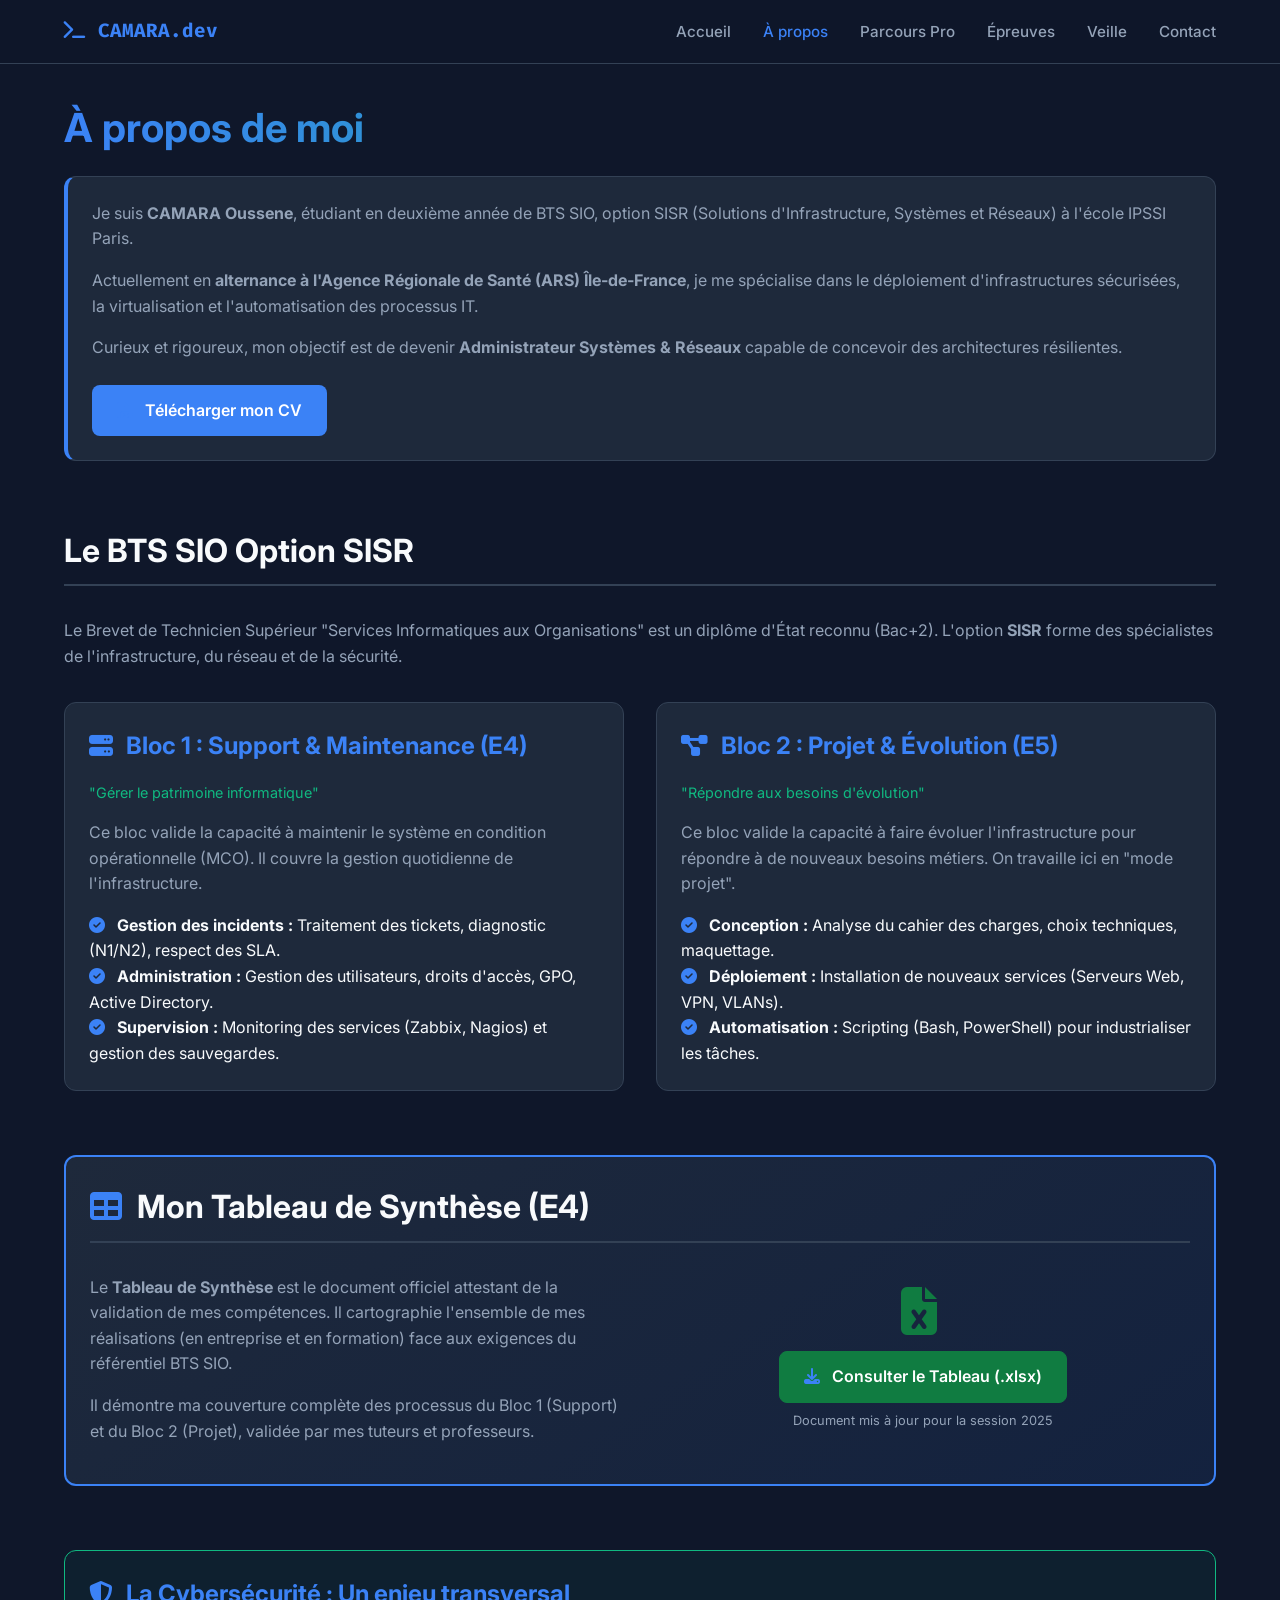
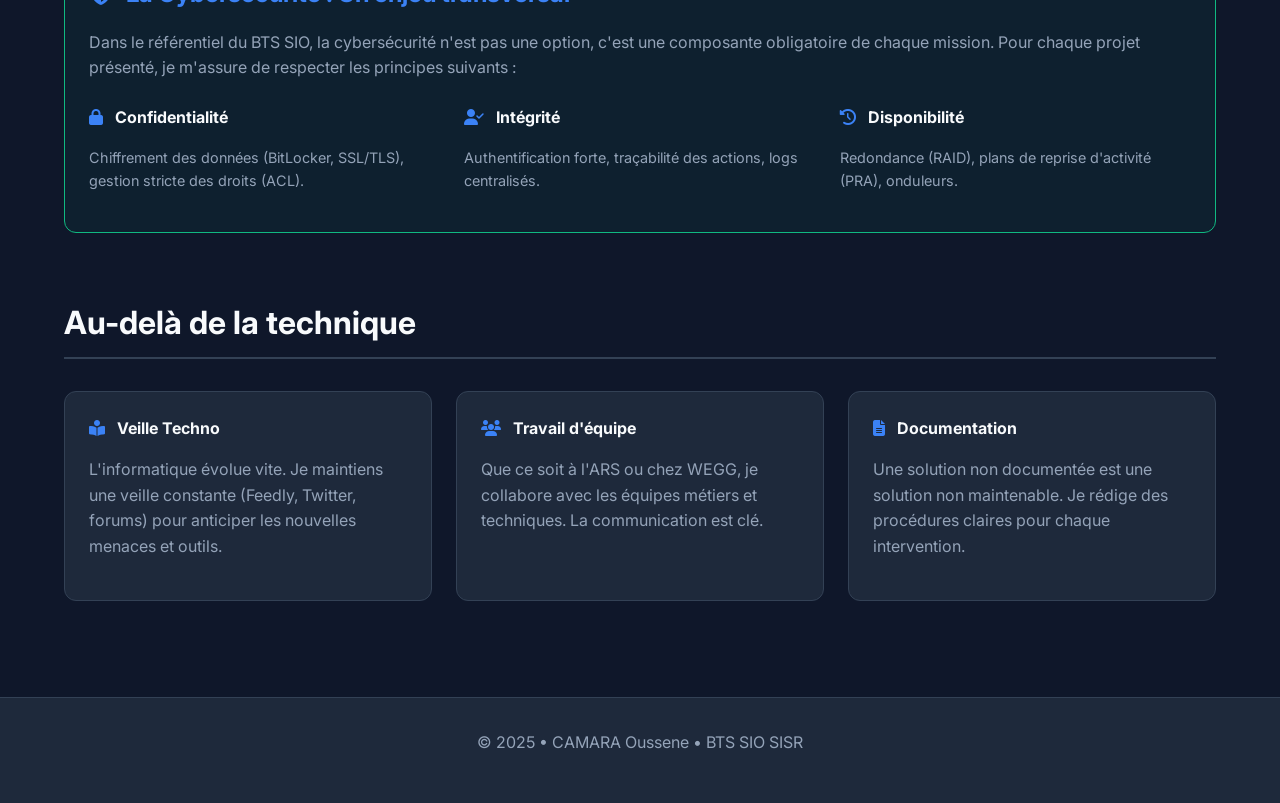
==== about.html @ 4fbc34b1 "first commit" ====
<!DOCTYPE html>
<html lang="fr">
<head>
    <meta charset="UTF-8">
    <meta name="viewport" content="width=device-width, initial-scale=1.0">
    <title>À Propos | Portfolio</title>
    <link rel="stylesheet" href="assets/css/style.css">
    <link rel="stylesheet" href="https://cdnjs.cloudflare.com/ajax/libs/font-awesome/6.4.0/css/all.min.css">
</head>
<body>
    <header>
        <div class="header-container">
            <div class="logo"><i class="fas fa-terminal"></i> CAMARA.dev</div>
            <div class="menu-toggle"><i class="fas fa-bars"></i></div>
            <nav>
                <ul class="nav-links">
                    <li><a href="index.html">Accueil</a></li>
                    <li><a href="about.html" class="active">À propos</a></li>
                    <li><a href="Entreprise.html">Parcours Pro</a></li>
                    <li><a href="epreuve.html">Épreuves</a></li>
                    <li><a href="veille.html">Veille</a></li>
                    <li><a href="contact.html">Contact</a></li>
                </ul>
            </nav>
        </div>
    </header>

    <main>
        <section>
            <h1>À propos de moi</h1>
            <div class="card" style="border-left: 4px solid var(--primary);">
                <p>Je suis <strong>CAMARA Oussene</strong>, étudiant en deuxième année de BTS SIO, option SISR (Solutions d'Infrastructure, Systèmes et Réseaux) à l'école IPSSI Paris.</p>
                <p>Actuellement en <strong>alternance à l'Agence Régionale de Santé (ARS) Île-de-France</strong>, je me spécialise dans le déploiement d'infrastructures sécurisées, la virtualisation et l'automatisation des processus IT.</p>
                <p>Curieux et rigoureux, mon objectif est de devenir <strong>Administrateur Systèmes & Réseaux</strong> capable de concevoir des architectures résilientes.</p>
                <div style="margin-top:1.5rem; display:flex; gap:1rem; flex-wrap:wrap;">
                    <a href="assets/CV/camara-oussene-cv-3.pdf" target="_blank" class="btn"><i class="fas fa-file-pdf"></i> Télécharger mon CV</a>
                </div>
            </div>
        </section>

        <section>
            <h2>Le BTS SIO Option SISR</h2>
            <p style="margin-bottom: 2rem;">Le Brevet de Technicien Supérieur "Services Informatiques aux Organisations" est un diplôme d'État reconnu (Bac+2). L'option <strong>SISR</strong> forme des spécialistes de l'infrastructure, du réseau et de la sécurité.</p>

            <div class="grid-2">
                <div class="card">
                    <h3><i class="fas fa-server"></i> Bloc 1 : Support & Maintenance (E4)</h3>
                    <p style="font-size: 0.9rem; color: var(--accent); margin-bottom: 1rem;">"Gérer le patrimoine informatique"</p>
                    <p>Ce bloc valide la capacité à maintenir le système en condition opérationnelle (MCO). Il couvre la gestion quotidienne de l'infrastructure.</p>
                    <ul style="margin-top: 1rem;">
                        <li><i class="fas fa-check-circle"></i> <strong>Gestion des incidents :</strong> Traitement des tickets, diagnostic (N1/N2), respect des SLA.</li>
                        <li><i class="fas fa-check-circle"></i> <strong>Administration :</strong> Gestion des utilisateurs, droits d'accès, GPO, Active Directory.</li>
                        <li><i class="fas fa-check-circle"></i> <strong>Supervision :</strong> Monitoring des services (Zabbix, Nagios) et gestion des sauvegardes.</li>
                    </ul>
                </div>

                <div class="card">
                    <h3><i class="fas fa-project-diagram"></i> Bloc 2 : Projet & Évolution (E5)</h3>
                    <p style="font-size: 0.9rem; color: var(--accent); margin-bottom: 1rem;">"Répondre aux besoins d'évolution"</p>
                    <p>Ce bloc valide la capacité à faire évoluer l'infrastructure pour répondre à de nouveaux besoins métiers. On travaille ici en "mode projet".</p>
                    <ul style="margin-top: 1rem;">
                        <li><i class="fas fa-check-circle"></i> <strong>Conception :</strong> Analyse du cahier des charges, choix techniques, maquettage.</li>
                        <li><i class="fas fa-check-circle"></i> <strong>Déploiement :</strong> Installation de nouveaux services (Serveurs Web, VPN, VLANs).</li>
                        <li><i class="fas fa-check-circle"></i> <strong>Automatisation :</strong> Scripting (Bash, PowerShell) pour industrialiser les tâches.</li>
                    </ul>
                </div>
            </div>
        </section>

        <section>
            <div class="card" style="border: 2px solid var(--primary); background: linear-gradient(145deg, var(--bg-card), rgba(59, 130, 246, 0.1));">
                <h2><i class="fas fa-table"></i> Mon Tableau de Synthèse (E4)</h2>
                <div class="grid-2">
                    <div>
                        <p>Le <strong>Tableau de Synthèse</strong> est le document officiel attestant de la validation de mes compétences. Il cartographie l'ensemble de mes réalisations (en entreprise et en formation) face aux exigences du référentiel BTS SIO.</p>
                        <p>Il démontre ma couverture complète des processus du Bloc 1 (Support) et du Bloc 2 (Projet), validée par mes tuteurs et professeurs.</p>
                    </div>
                    <div style="display: flex; align-items: center; justify-content: center; flex-direction: column;">
                        <i class="fas fa-file-excel" style="font-size: 3rem; color: #107c41; margin-bottom: 1rem;"></i>
                        <a href="assets/CV/Tableau_de_synthese_Ouss.xlsx" class="btn" style="background: #107c41; border-color: #107c41;">
                            <i class="fas fa-download"></i> Consulter le Tableau (.xlsx)
                        </a>
                        <p style="font-size: 0.8rem; color: var(--text-muted); margin-top: 0.5rem;">Document mis à jour pour la session 2025</p>
                    </div>
                </div>
            </div>
        </section>

        <section>
            <div class="card" style="border: 1px solid var(--accent); background: rgba(16, 185, 129, 0.05);">
                <h3><i class="fas fa-shield-alt"></i> La Cybersécurité : Un enjeu transversal</h3>
                <p>Dans le référentiel du BTS SIO, la cybersécurité n'est pas une option, c'est une composante obligatoire de chaque mission. Pour chaque projet présenté, je m'assure de respecter les principes suivants :</p>
                <div class="grid-3" style="margin-top: 1.5rem;">
                    <div>
                        <h4><i class="fas fa-lock"></i> Confidentialité</h4>
                        <p style="font-size: 0.9rem;">Chiffrement des données (BitLocker, SSL/TLS), gestion stricte des droits (ACL).</p>
                    </div>
                    <div>
                        <h4><i class="fas fa-user-check"></i> Intégrité</h4>
                        <p style="font-size: 0.9rem;">Authentification forte, traçabilité des actions, logs centralisés.</p>
                    </div>
                    <div>
                        <h4><i class="fas fa-history"></i> Disponibilité</h4>
                        <p style="font-size: 0.9rem;">Redondance (RAID), plans de reprise d'activité (PRA), onduleurs.</p>
                    </div>
                </div>
            </div>
        </section>

        <section>
            <h2>Au-delà de la technique</h2>
            <div class="grid-3">
                <div class="card">
                    <h4><i class="fas fa-book-reader"></i> Veille Techno</h4>
                    <p>L'informatique évolue vite. Je maintiens une veille constante (Feedly, Twitter, forums) pour anticiper les nouvelles menaces et outils.</p>
                </div>
                <div class="card">
                    <h4><i class="fas fa-users"></i> Travail d'équipe</h4>
                    <p>Que ce soit à l'ARS ou chez WEGG, je collabore avec les équipes métiers et techniques. La communication est clé.</p>
                </div>
                <div class="card">
                    <h4><i class="fas fa-file-alt"></i> Documentation</h4>
                    <p>Une solution non documentée est une solution non maintenable. Je rédige des procédures claires pour chaque intervention.</p>
                </div>
            </div>
        </section>
    </main>

    <footer>
        <p>&copy; 2025 • CAMARA Oussene • BTS SIO SISR</p>
    </footer>
    <script src="assets/js/script.js"></script>
</body>
</html>
---- assets/css/style.css ----
/* assets/css/style.css */
@import url('https://fonts.googleapis.com/css2?family=Inter:wght@300;400;600;700&family=Fira+Code&display=swap');

:root {
  --bg-dark: #0f172a;
  --bg-card: #1e293b;
  --bg-hover: #334155;
  --primary: #3b82f6;      /* Bleu Tech */
  --primary-glow: rgba(59, 130, 246, 0.5);
  --accent: #10b981;       /* Vert pour validation/succès */
  --text-main: #f8fafc;
  --text-muted: #94a3b8;
  --border: #334155;
  --transition: all 0.3s ease;
}

* {
  margin: 0;
  padding: 0;
  box-sizing: border-box;
}

body {
  font-family: 'Inter', sans-serif;
  background-color: var(--bg-dark);
  color: var(--text-main);
  line-height: 1.6;
  overflow-x: hidden;
}

a { text-decoration: none; color: inherit; transition: var(--transition); }
ul { list-style: none; }

/* --- HEADER & NAV --- */
header {
  background: rgba(15, 23, 42, 0.95);
  backdrop-filter: blur(10px);
  border-bottom: 1px solid var(--border);
  position: sticky;
  top: 0;
  z-index: 1000;
  padding: 1rem 0;
}

.header-container {
  max-width: 1200px;
  margin: 0 auto;
  padding: 0 1.5rem;
  display: flex;
  justify-content: space-between;
  align-items: center;
}

.logo {
  font-family: 'Fira Code', monospace;
  font-weight: 700;
  font-size: 1.2rem;
  color: var(--primary);
}

.nav-links {
  display: flex;
  gap: 2rem;
}

.nav-links a {
  font-size: 0.95rem;
  font-weight: 500;
  color: var(--text-muted);
}

.nav-links a:hover, .nav-links a.active {
  color: var(--primary);
}

/* Mobile Menu Button */
.menu-toggle {
  display: none;
  font-size: 1.5rem;
  cursor: pointer;
}

/* --- LAYOUT & SECTIONS --- */
main {
  max-width: 1200px;
  margin: 0 auto;
  padding: 2rem 1.5rem;
  min-height: 80vh;
}

section { margin-bottom: 4rem; }

h1, h2, h3, h4 {
  color: var(--text-main);
  margin-bottom: 1rem;
}

h1 { font-size: 2.5rem; background: linear-gradient(to right, var(--primary), var(--accent)); -webkit-background-clip: text; -webkit-text-fill-color: transparent; }
h2 { font-size: 2rem; border-bottom: 2px solid var(--border); padding-bottom: 0.5rem; margin-bottom: 2rem; }
h3 { font-size: 1.5rem; color: var(--primary); }

p { color: var(--text-muted); margin-bottom: 1rem; }

.btn {
  display: inline-block;
  background: var(--primary);
  color: white;
  padding: 0.75rem 1.5rem;
  border-radius: 8px;
  font-weight: 600;
  border: 1px solid transparent;
}

.btn:hover {
  background: transparent;
  border-color: var(--primary);
  color: var(--primary);
  box-shadow: 0 0 15px var(--primary-glow);
}

/* --- CARDS & GRIDS --- */
.grid-2 { display: grid; grid-template-columns: repeat(auto-fit, minmax(300px, 1fr)); gap: 2rem; }
.grid-3 { display: grid; grid-template-columns: repeat(auto-fit, minmax(280px, 1fr)); gap: 1.5rem; }

.card {
  background: var(--bg-card);
  border: 1px solid var(--border);
  padding: 1.5rem;
  border-radius: 12px;
  transition: var(--transition);
}

.card:hover {
  transform: translateY(-5px);
  border-color: var(--primary);
  box-shadow: 0 10px 20px -10px rgba(0,0,0,0.5);
}

.card h3, .card h4 { margin-top: 0; }
.card i { color: var(--primary); margin-right: 0.5rem; }

/* --- SPECIFIC PAGES --- */

/* Hero Section (Index) */
.hero {
  text-align: center;
  padding: 4rem 0;
}
.hero img {
  width: 100%;
  max-width: 600px;
  border-radius: 12px;
  margin-top: 2rem;
  box-shadow: 0 20px 25px -5px rgba(0, 0, 0, 0.5);
}

/* Timeline (Experience) */
.timeline-item {
  border-left: 3px solid var(--primary);
  padding-left: 1.5rem;
  margin-bottom: 2rem;
  position: relative;
}
.timeline-item::before {
  content: '';
  width: 12px;
  height: 12px;
  background: var(--bg-dark);
  border: 3px solid var(--primary);
  border-radius: 50%;
  position: absolute;
  left: -7.5px;
  top: 5px;
}

/* Forms */
.form-group { margin-bottom: 1.5rem; }
.form-group label { display: block; margin-bottom: 0.5rem; color: var(--text-main); }
.form-group input, .form-group textarea {
  width: 100%;
  padding: 0.8rem;
  background: var(--bg-dark);
  border: 1px solid var(--border);
  border-radius: 6px;
  color: var(--text-main);
  font-family: inherit;
}
.form-group input:focus, .form-group textarea:focus {
  outline: none;
  border-color: var(--primary);
}

/* Footer */
footer {
  background: var(--bg-card);
  padding: 2rem 0;
  text-align: center;
  border-top: 1px solid var(--border);
  margin-top: auto;
}

/* Responsive */
@media (max-width: 768px) {
  .nav-links {
    display: none;
    flex-direction: column;
    position: absolute;
    top: 100%;
    left: 0;
    width: 100%;
    background: var(--bg-card);
    padding: 1rem;
    border-bottom: 1px solid var(--border);
  }
  .nav-links.active { display: flex; }
  .menu-toggle { display: block; }
  h1 { font-size: 2rem; }
}
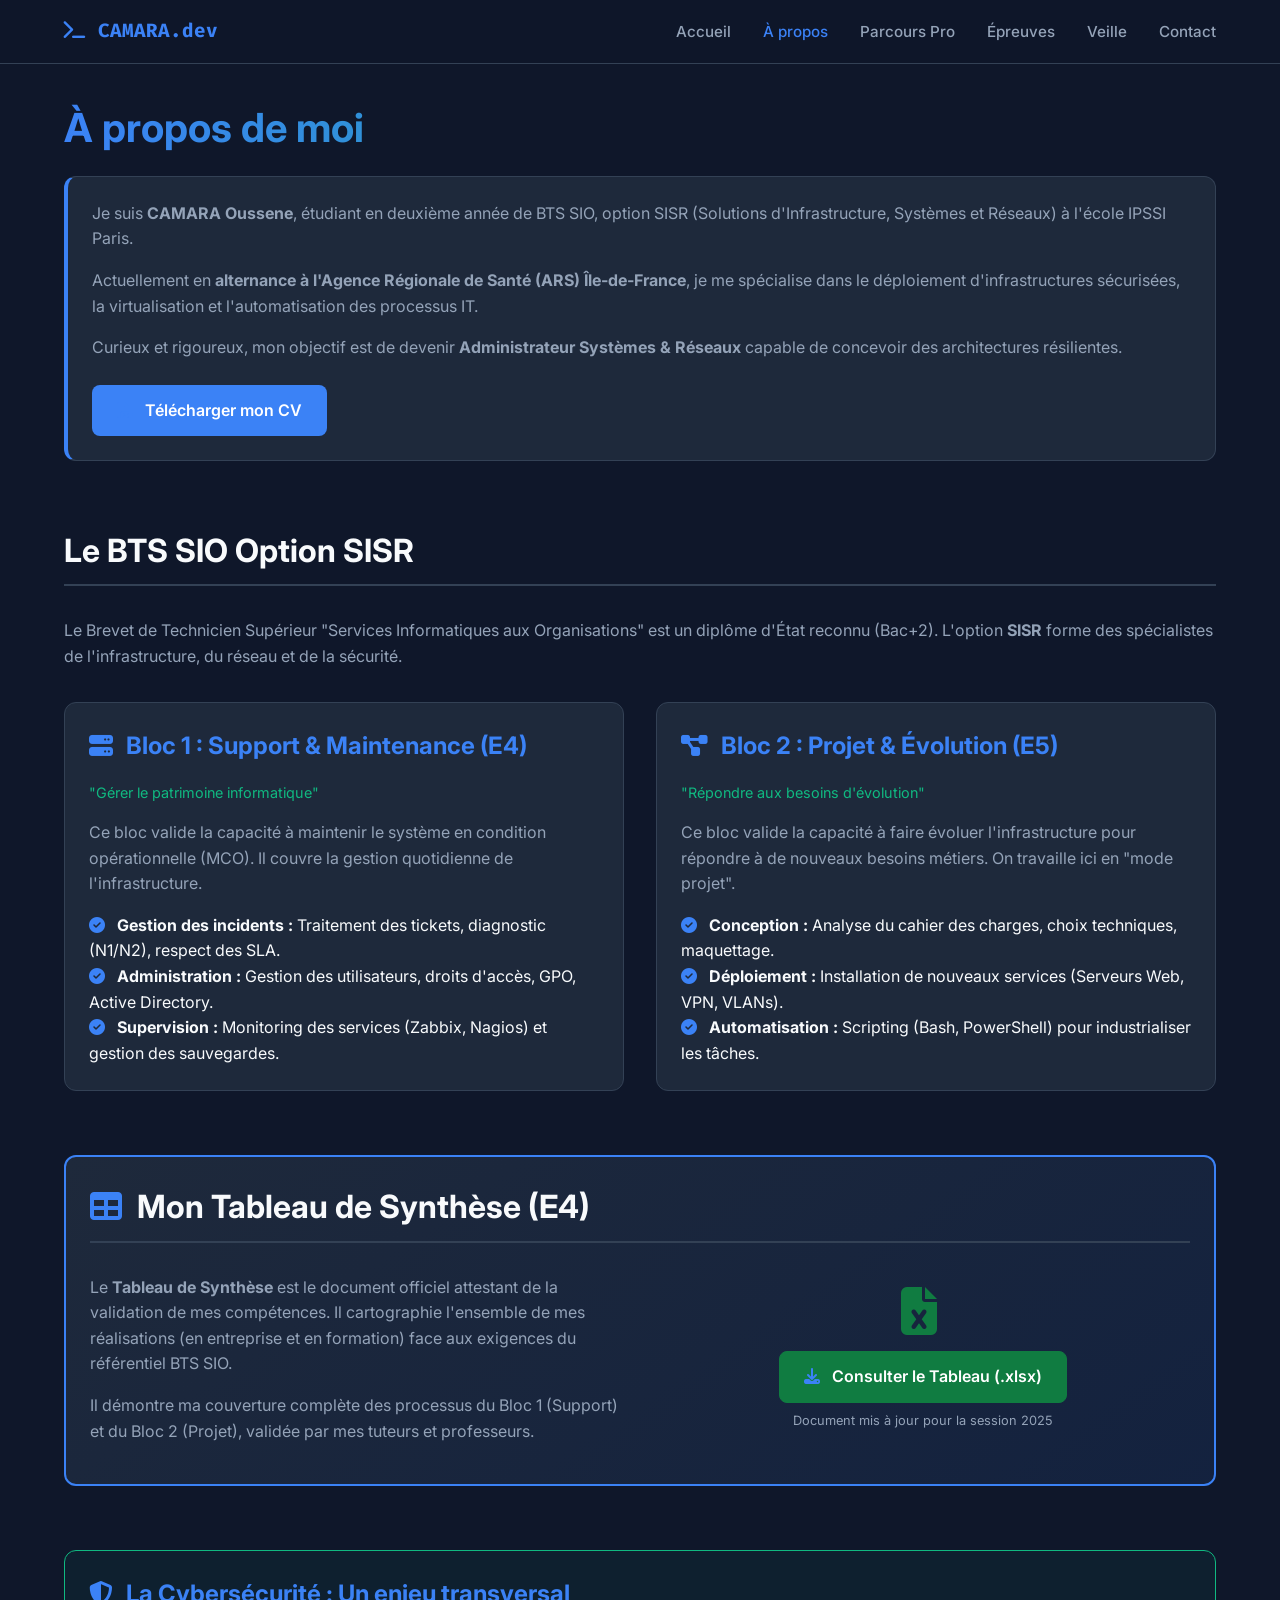
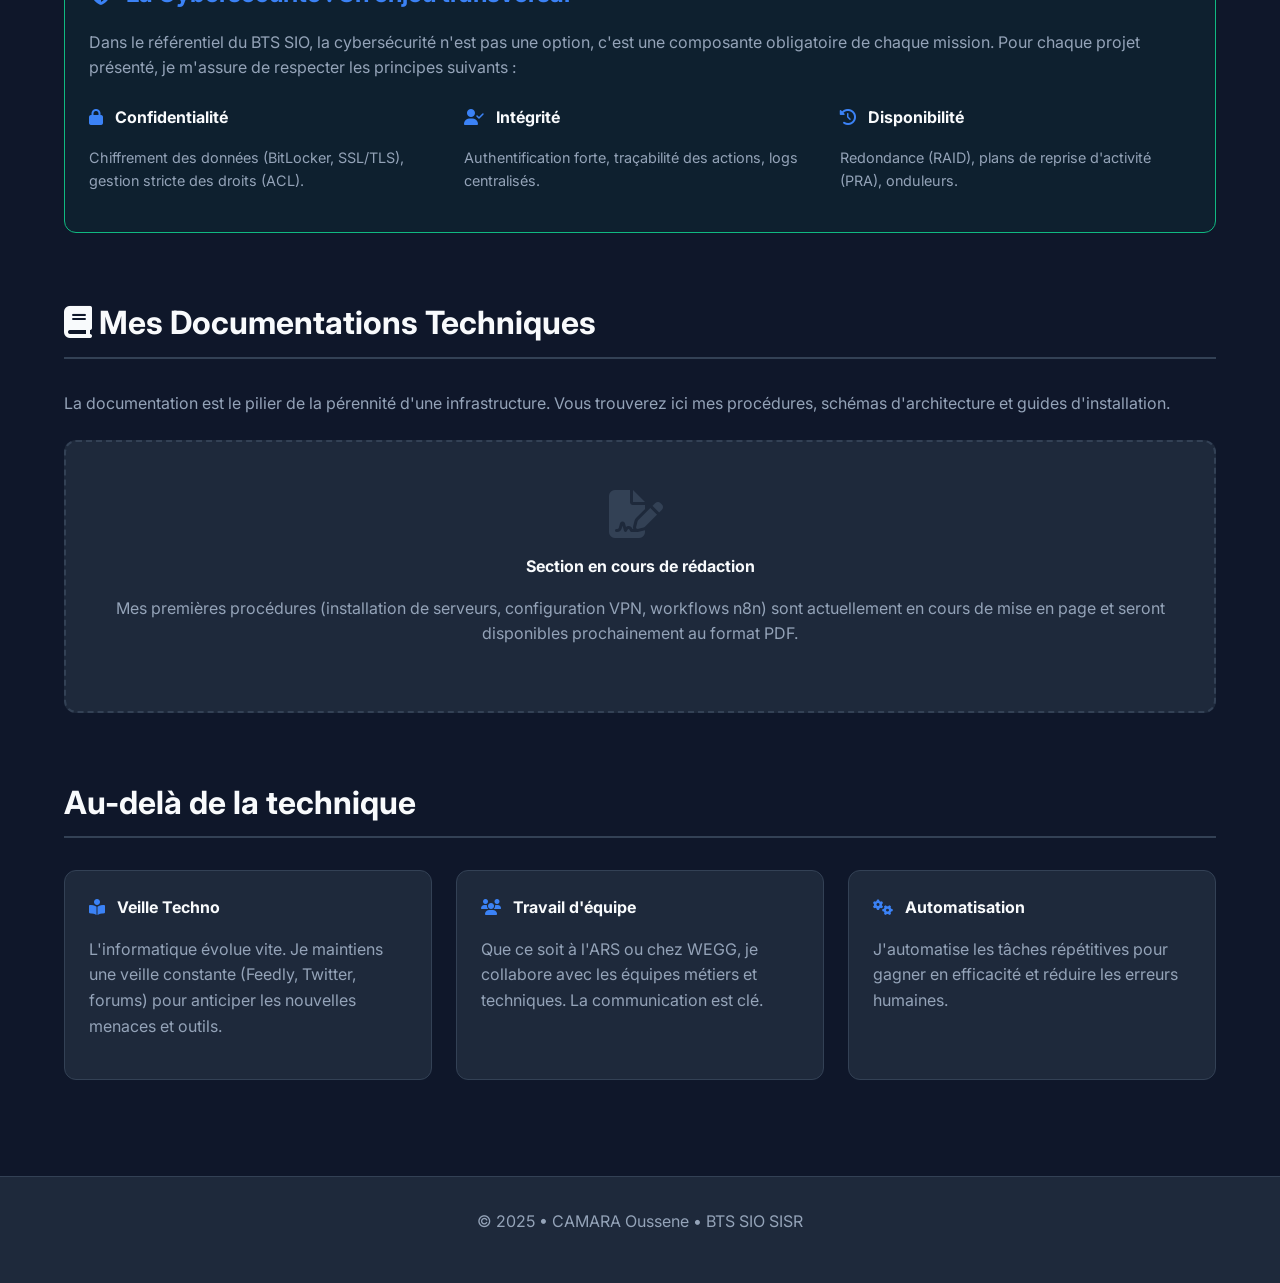
==== commit 9232cedb: "mise a jour du cv et ajout d'une partie documentation" ====
--- a/about.html
+++ b/about.html
@@ -33,7 +33,7 @@
                 <p>Actuellement en <strong>alternance à l'Agence Régionale de Santé (ARS) Île-de-France</strong>, je me spécialise dans le déploiement d'infrastructures sécurisées, la virtualisation et l'automatisation des processus IT.</p>
                 <p>Curieux et rigoureux, mon objectif est de devenir <strong>Administrateur Systèmes & Réseaux</strong> capable de concevoir des architectures résilientes.</p>
                 <div style="margin-top:1.5rem; display:flex; gap:1rem; flex-wrap:wrap;">
-                    <a href="assets/CV/camara-oussene-cv-3.pdf" target="_blank" class="btn"><i class="fas fa-file-pdf"></i> Télécharger mon CV</a>
+                    <a href="assets/CV/camara-oussene-cv-8.pdf" target="_blank" class="btn"><i class="fas fa-file-pdf"></i> Télécharger mon CV</a>
                 </div>
             </div>
         </section>
@@ -77,7 +77,7 @@
                     </div>
                     <div style="display: flex; align-items: center; justify-content: center; flex-direction: column;">
                         <i class="fas fa-file-excel" style="font-size: 3rem; color: #107c41; margin-bottom: 1rem;"></i>
-                        <a href="assets/CV/Tableau_de_synthese_Ouss.xlsx" class="btn" style="background: #107c41; border-color: #107c41;">
+                        <a href="assets/CV/Tableau_de_synthese_.xlsx" class="btn" style="background: #107c41; border-color: #107c41;">
                             <i class="fas fa-download"></i> Consulter le Tableau (.xlsx)
                         </a>
                         <p style="font-size: 0.8rem; color: var(--text-muted); margin-top: 0.5rem;">Document mis à jour pour la session 2025</p>
@@ -107,6 +107,20 @@
             </div>
         </section>
 
+        <section id="documentation">
+            <h2><i class="fas fa-book"></i> Mes Documentations Techniques</h2>
+            <p style="margin-bottom: 1.5rem;">La documentation est le pilier de la pérennité d'une infrastructure. Vous trouverez ici mes procédures, schémas d'architecture et guides d'installation.</p>
+            
+            <div class="grid-3">
+                <div class="card" style="grid-column: 1 / -1; text-align: center; border: 2px dashed var(--border); padding: 3rem;">
+                    <i class="fas fa-file-signature" style="font-size: 3rem; color: var(--border); margin-bottom: 1rem;"></i>
+                    <h4>Section en cours de rédaction</h4>
+                    <p style="color: var(--text-muted);">Mes premières procédures (installation de serveurs, configuration VPN, workflows n8n) sont actuellement en cours de mise en page et seront disponibles prochainement au format PDF.</p>
+                </div>
+
+                </div>
+        </section>
+
         <section>
             <h2>Au-delà de la technique</h2>
             <div class="grid-3">
@@ -119,9 +133,8 @@
                     <p>Que ce soit à l'ARS ou chez WEGG, je collabore avec les équipes métiers et techniques. La communication est clé.</p>
                 </div>
                 <div class="card">
-                    <h4><i class="fas fa-file-alt"></i> Documentation</h4>
-                    <p>Une solution non documentée est une solution non maintenable. Je rédige des procédures claires pour chaque intervention.</p>
-                </div>
+                    <h4><i class="fas fa-cogs"></i> Automatisation</h4>
+                    <p>J'automatise les tâches répétitives pour gagner en efficacité et réduire les erreurs humaines.</p>
             </div>
         </section>
     </main>
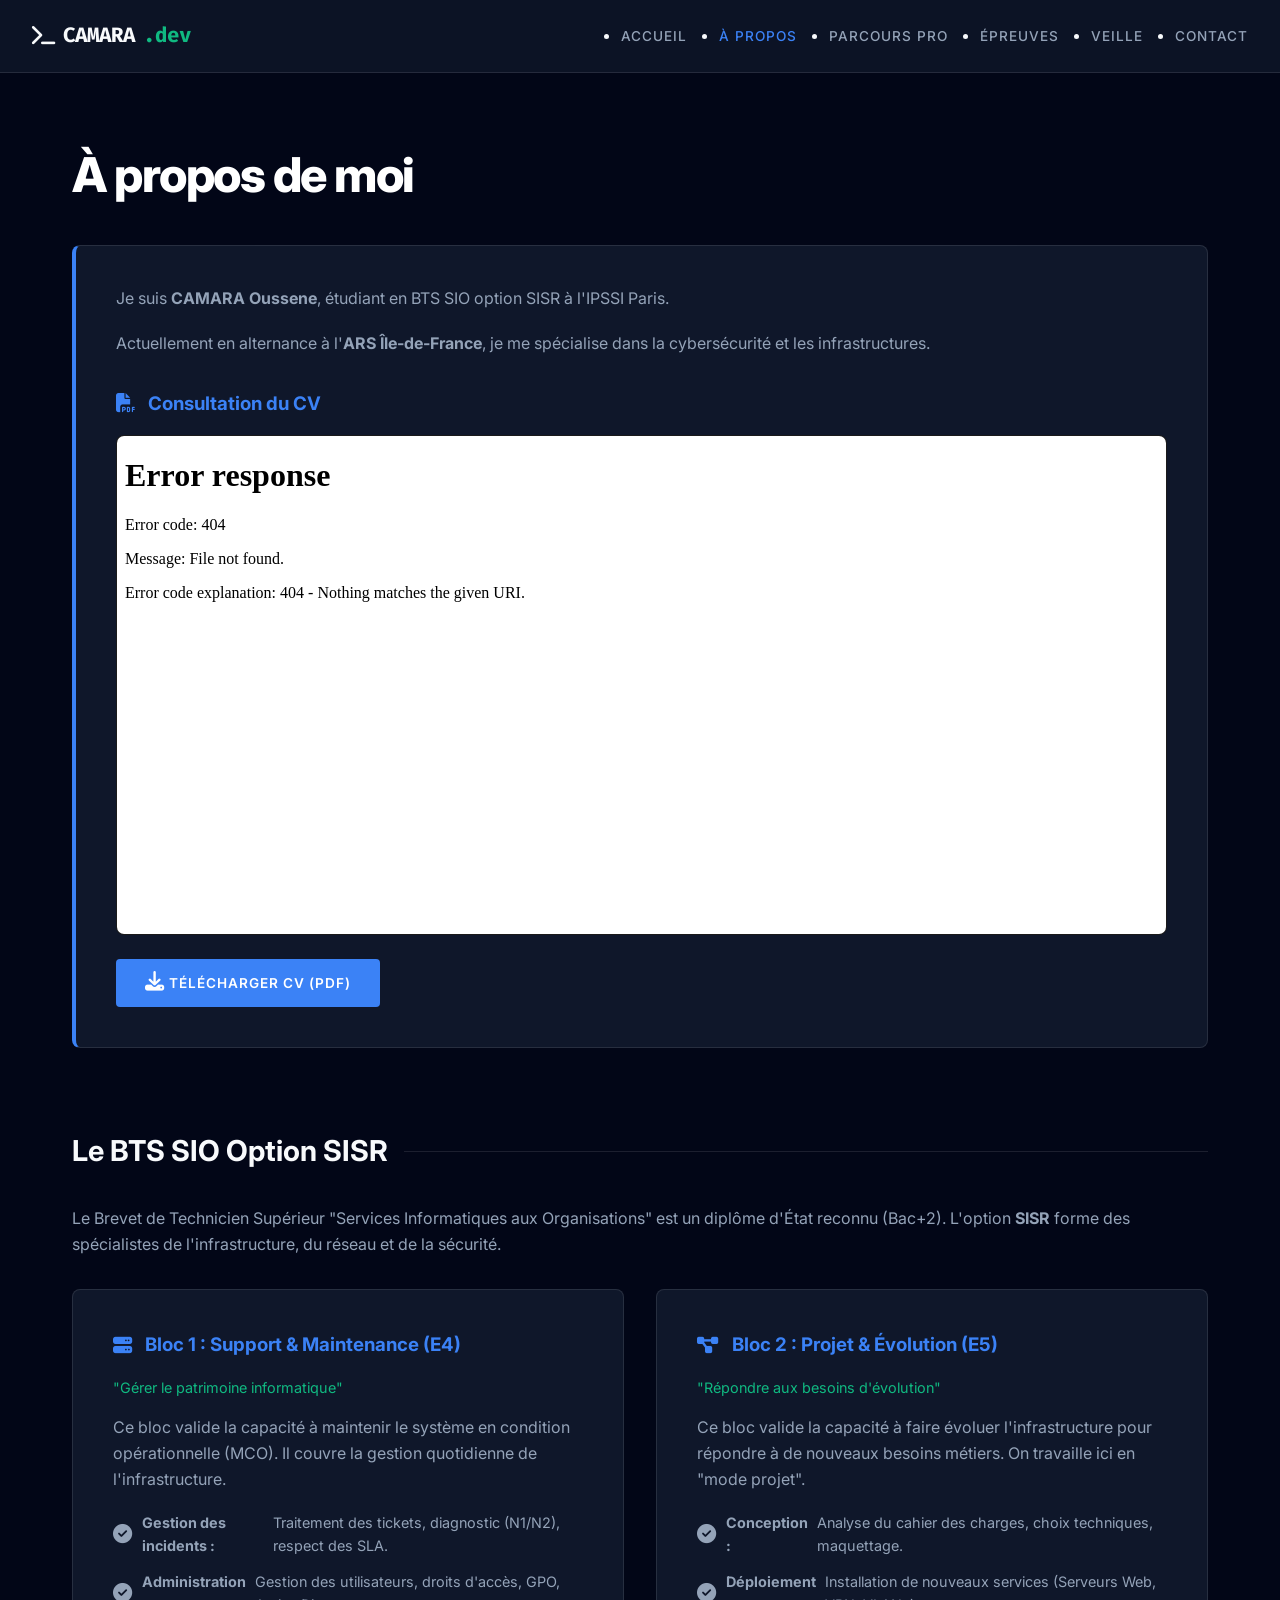
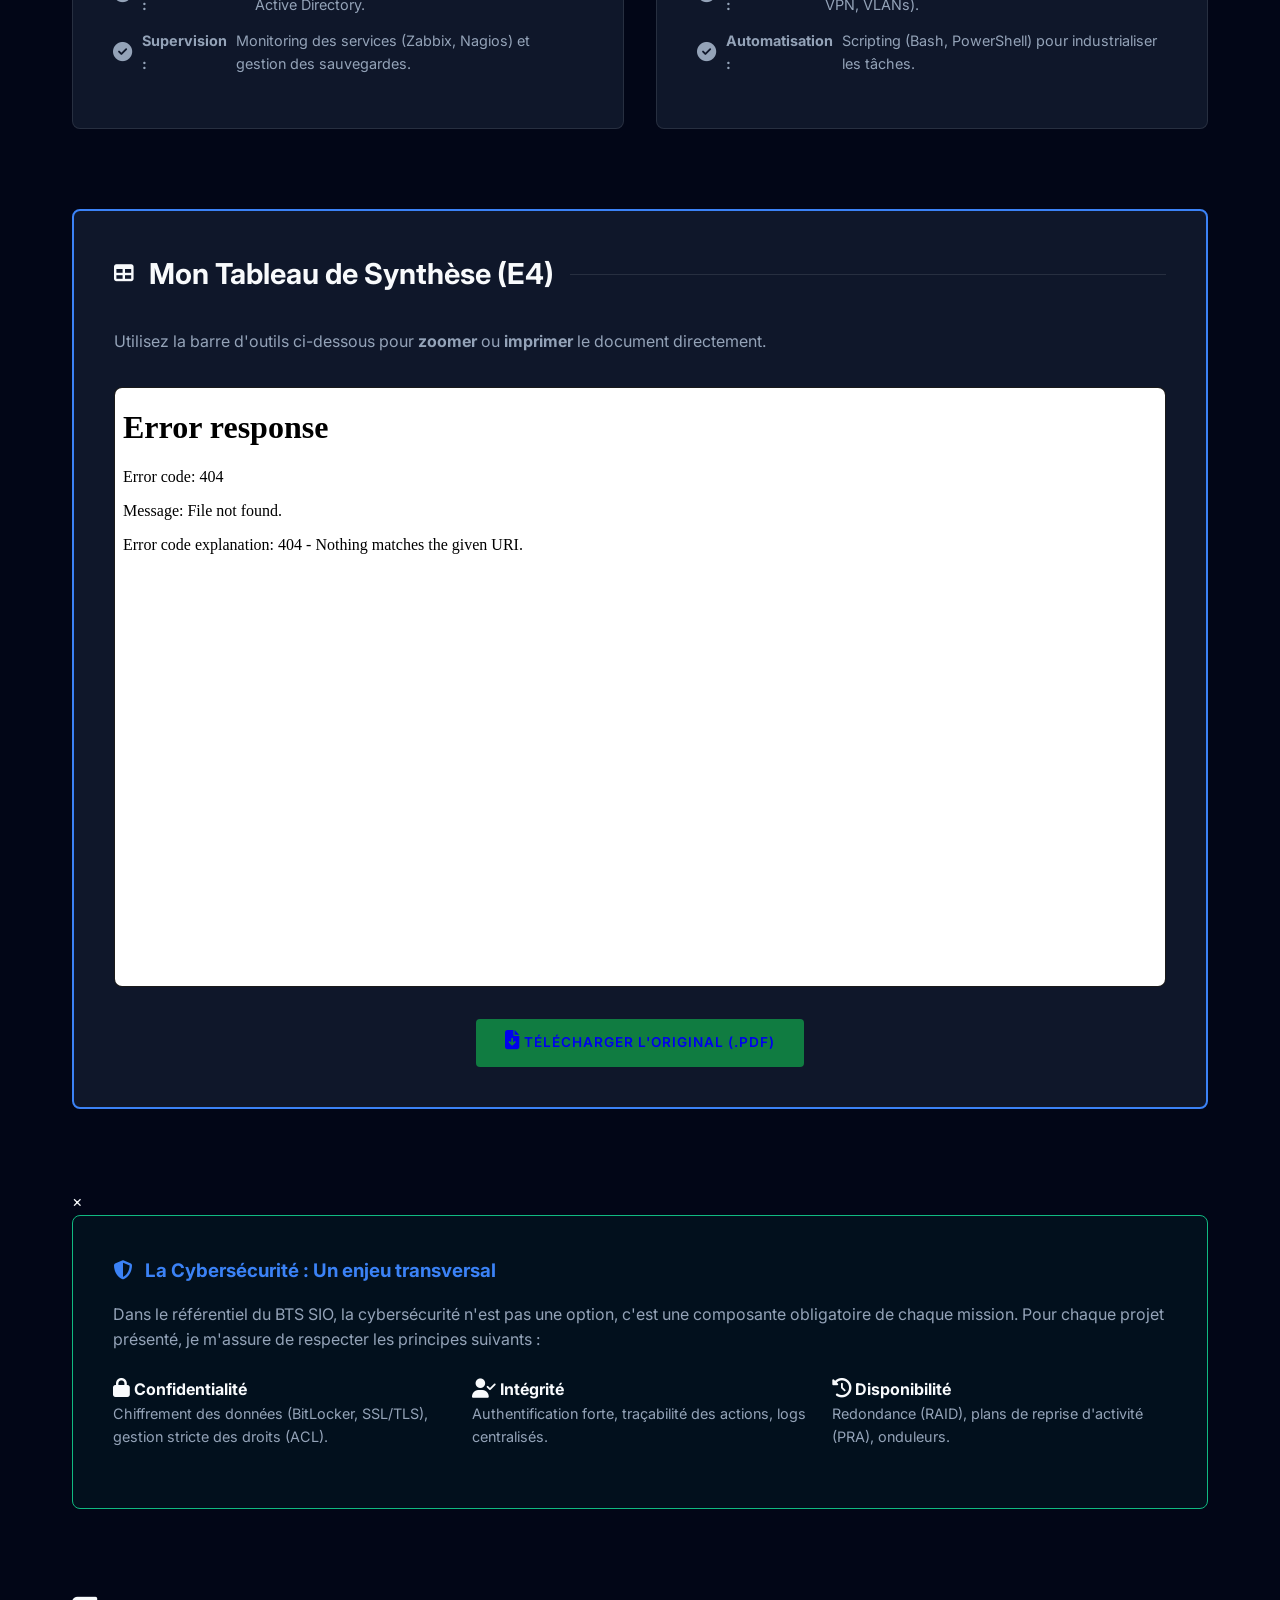
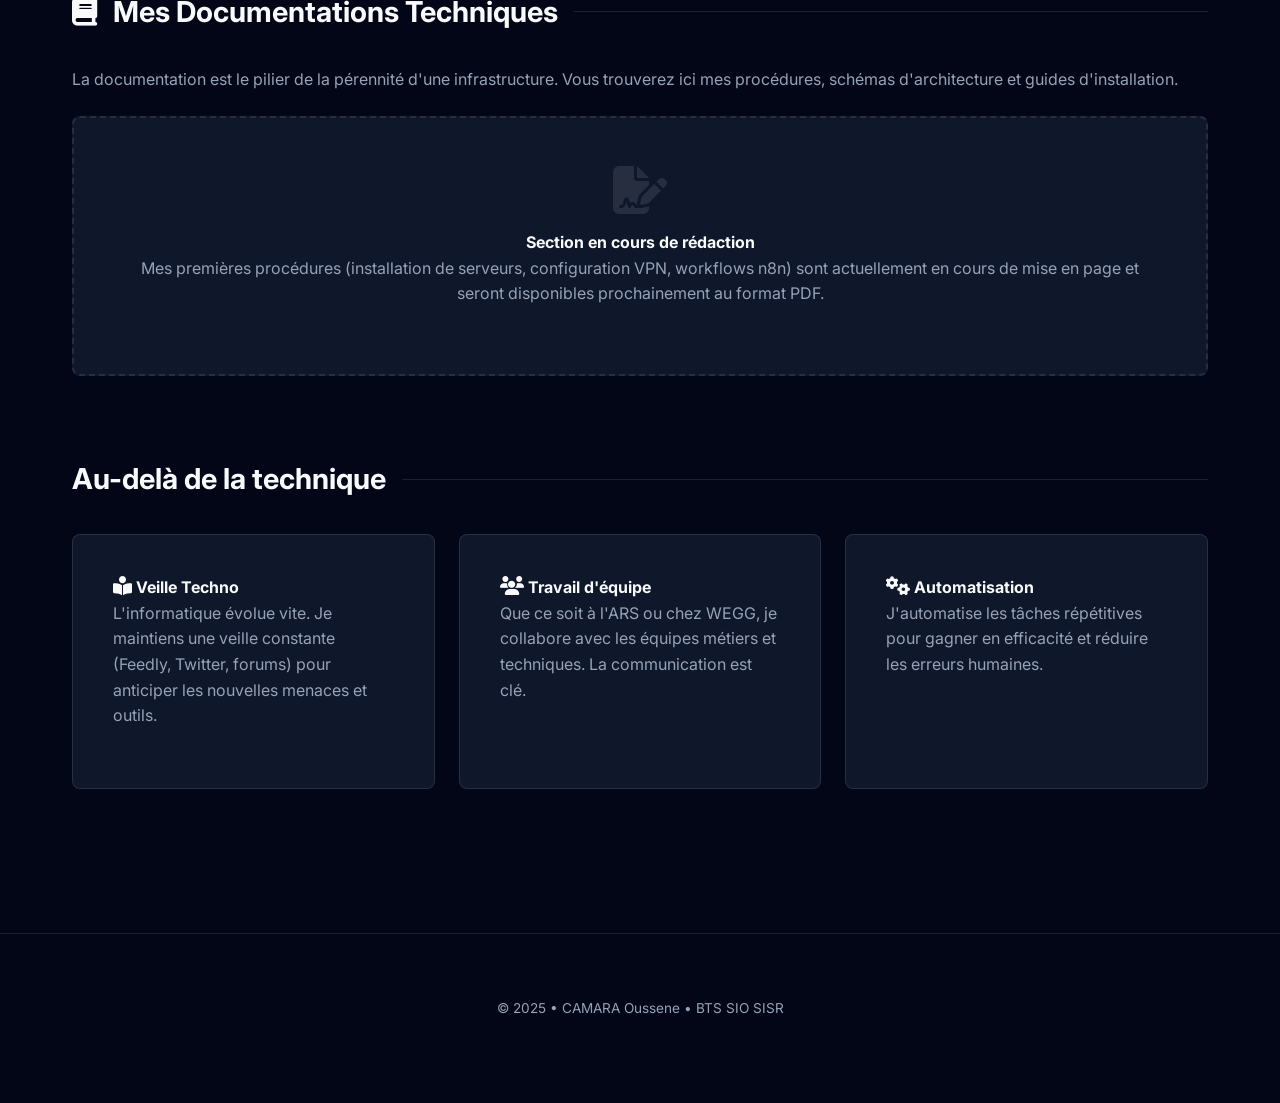
==== commit a25b85a4: "tient" ====
--- a/about.html
+++ b/about.html
@@ -9,34 +9,45 @@
 </head>
 <body>
     <header>
-        <div class="header-container">
-            <div class="logo"><i class="fas fa-terminal"></i> CAMARA.dev</div>
-            <div class="menu-toggle"><i class="fas fa-bars"></i></div>
-            <nav>
-                <ul class="nav-links">
-                    <li><a href="index.html">Accueil</a></li>
-                    <li><a href="about.html" class="active">À propos</a></li>
-                    <li><a href="Entreprise.html">Parcours Pro</a></li>
-                    <li><a href="epreuve.html">Épreuves</a></li>
-                    <li><a href="veille.html">Veille</a></li>
-                    <li><a href="contact.html">Contact</a></li>
-                </ul>
-            </nav>
+    <div class="header-container">
+        <a href="index.html" class="logo" style="text-decoration: none;">
+            <i class="fas fa-terminal"></i> CAMARA<span>.dev</span>
+        </a>
+        
+        <div class="menu-toggle" id="mobile-menu">
+            <i class="fas fa-bars"></i>
         </div>
-    </header>
 
+        <nav>
+            <ul class="nav-links">
+                <li><a href="index.html">Accueil</a></li>
+                <li><a href="about.html">À propos</a></li>
+                <li><a href="Entreprise.html">Parcours Pro</a></li>
+                <li><a href="epreuve.html">Épreuves</a></li>
+                <li><a href="veille.html">Veille</a></li>
+                <li><a href="contact.html">Contact</a></li>
+            </ul>
+        </nav>
+    </div>
+</header>
     <main>
         <section>
-            <h1>À propos de moi</h1>
-            <div class="card" style="border-left: 4px solid var(--primary);">
-                <p>Je suis <strong>CAMARA Oussene</strong>, étudiant en deuxième année de BTS SIO, option SISR (Solutions d'Infrastructure, Systèmes et Réseaux) à l'école IPSSI Paris.</p>
-                <p>Actuellement en <strong>alternance à l'Agence Régionale de Santé (ARS) Île-de-France</strong>, je me spécialise dans le déploiement d'infrastructures sécurisées, la virtualisation et l'automatisation des processus IT.</p>
-                <p>Curieux et rigoureux, mon objectif est de devenir <strong>Administrateur Systèmes & Réseaux</strong> capable de concevoir des architectures résilientes.</p>
-                <div style="margin-top:1.5rem; display:flex; gap:1rem; flex-wrap:wrap;">
-                    <a href="assets/CV/camara-oussene-cv-8.pdf" target="_blank" class="btn"><i class="fas fa-file-pdf"></i> Télécharger mon CV</a>
-                </div>
-            </div>
-        </section>
+    <h1>À propos de moi</h1>
+    <div class="card" style="border-left: 4px solid var(--primary);">
+        <p>Je suis <strong>CAMARA Oussene</strong>, étudiant en BTS SIO option SISR à l'IPSSI Paris.</p>
+        <p>Actuellement en alternance à l'<strong>ARS Île-de-France</strong>, je me spécialise dans la cybersécurité et les infrastructures.</p>
+        
+        <h3 style="margin-top: 2rem;"><i class="fas fa-file-pdf"></i> Consultation du CV</h3>
+        <div class="viewer-wrapper" style="height: 500px; margin-top: 1rem;">
+            <iframe src="assets/viewerjs/index.html#../CV/camara-oussene-cv-8.pdf" width="100%" height="100%"></iframe>
+        </div>
+        <div style="margin-top: 1.5rem;">
+            <a href="assets/CV/camara-oussene-cv-8.pdf" download class="btn btn-primary">
+                <i class="fas fa-download"></i> Télécharger CV (PDF)
+            </a>
+        </div>
+    </div>
+</section>
 
         <section>
             <h2>Le BTS SIO Option SISR</h2>
@@ -67,24 +78,32 @@
             </div>
         </section>
 
-        <section>
-            <div class="card" style="border: 2px solid var(--primary); background: linear-gradient(145deg, var(--bg-card), rgba(59, 130, 246, 0.1));">
-                <h2><i class="fas fa-table"></i> Mon Tableau de Synthèse (E4)</h2>
-                <div class="grid-2">
-                    <div>
-                        <p>Le <strong>Tableau de Synthèse</strong> est le document officiel attestant de la validation de mes compétences. Il cartographie l'ensemble de mes réalisations (en entreprise et en formation) face aux exigences du référentiel BTS SIO.</p>
-                        <p>Il démontre ma couverture complète des processus du Bloc 1 (Support) et du Bloc 2 (Projet), validée par mes tuteurs et professeurs.</p>
-                    </div>
-                    <div style="display: flex; align-items: center; justify-content: center; flex-direction: column;">
-                        <i class="fas fa-file-excel" style="font-size: 3rem; color: #107c41; margin-bottom: 1rem;"></i>
-                        <a href="assets/CV/Tableau_de_synthese_.xlsx" class="btn" style="background: #107c41; border-color: #107c41;">
-                            <i class="fas fa-download"></i> Consulter le Tableau (.xlsx)
-                        </a>
-                        <p style="font-size: 0.8rem; color: var(--text-muted); margin-top: 0.5rem;">Document mis à jour pour la session 2025</p>
-                    </div>
-                </div>
-            </div>
-        </section>
+       <section>
+    <div class="card" style="border: 2px solid var(--primary);">
+        <h2><i class="fas fa-table"></i> Mon Tableau de Synthèse (E4)</h2>
+        <p>Utilisez la barre d'outils ci-dessous pour <strong>zoomer</strong> ou <strong>imprimer</strong> le document directement.</p>
+        
+        <div class="viewer-wrapper" style="margin: 2rem 0; height: 600px; border-radius: 8px; overflow: hidden; border: 1px solid var(--border);">
+            <iframe 
+                src="assets/viewerjs/index.html#../CV/Tableau_de_synthese_.pdf" 
+                width="100%" 
+                height="100%" 
+                allowfullscreen>
+            </iframe>
+        </div>
+
+        <div style="text-align: center;">
+            <a href="assets/CV/Tableau_de_synthese_.pdf" download class="btn" style="background: #107c41; border-color: #107c41;">
+                <i class="fas fa-file-download"></i> Télécharger l'original (.pdf)
+            </a>
+        </div>
+    </div>
+</section>
+
+<div id="imageModal" class="modal">
+    <span class="close-modal">&times;</span>
+    <img class="modal-content" id="img01">
+</div>
 
         <section>
             <div class="card" style="border: 1px solid var(--accent); background: rgba(16, 185, 129, 0.05);">
--- a/assets/css/style.css
+++ b/assets/css/style.css
@@ -1,218 +1,147 @@
 /* assets/css/style.css */
-@import url('https://fonts.googleapis.com/css2?family=Inter:wght@300;400;600;700&family=Fira+Code&display=swap');
+@import url('https://fonts.googleapis.com/css2?family=Inter:wght@300;400;500;600;700&family=Fira+Code:wght@400;500&display=swap');
 
 :root {
-  --bg-dark: #0f172a;
-  --bg-card: #1e293b;
-  --bg-hover: #334155;
-  --primary: #3b82f6;      /* Bleu Tech */
-  --primary-glow: rgba(59, 130, 246, 0.5);
-  --accent: #10b981;       /* Vert pour validation/succès */
-  --text-main: #f8fafc;
-  --text-muted: #94a3b8;
-  --border: #334155;
-  --transition: all 0.3s ease;
+    --bg-dark: #020617;
+    --bg-card: #0f172a;
+    --primary: #3b82f6;
+    --accent: #10b981;
+    --text-main: #f8fafc;
+    --text-muted: #94a3b8;
+    --border: rgba(255, 255, 255, 0.1);
+    --glass: rgba(15, 23, 42, 0.8);
+    --transition: all 0.4s cubic-bezier(0.4, 0, 0.2, 1);
 }
 
-* {
-  margin: 0;
-  padding: 0;
-  box-sizing: border-box;
+* { margin: 0; padding: 0; box-sizing: border-box; }
+
+body {
+    font-family: 'Inter', sans-serif;
+    background-color: var(--bg-dark);
+    color: var(--text-main);
+    line-height: 1.6;
+    overflow-x: hidden;
 }
 
-body {
-  font-family: 'Inter', sans-serif;
-  background-color: var(--bg-dark);
-  color: var(--text-main);
-  line-height: 1.6;
-  overflow-x: hidden;
+/* --- LAYOUT --- */
+main { max-width: 1200px; margin: 0 auto; padding: 4rem 2rem; min-height: 80vh; }
+section { margin-bottom: 5rem; }
+h1 { font-size: 3rem; font-weight: 800; letter-spacing: -1.5px; margin-bottom: 2rem; color: #fff; }
+h2 { font-size: 1.8rem; font-weight: 700; margin-bottom: 2rem; display: flex; align-items: center; gap: 1rem; }
+h2::after { content: ""; height: 1px; flex-grow: 1; background: var(--border); }
+p { color: var(--text-muted); margin-bottom: 1.2rem; }
+
+/* --- NAVIGATION --- */
+header {
+    background: var(--glass);
+    backdrop-filter: blur(12px);
+    border-bottom: 1px solid var(--border);
+    position: sticky; top: 0; z-index: 1000; padding: 1.2rem 0;
+}
+.header-container { max-width: 1300px; margin: 0 auto; padding: 0 2rem; display: flex; justify-content: space-between; align-items: center; }
+.logo { font-family: 'Fira Code', monospace; font-weight: 600; font-size: 1.2rem; }
+.nav-links { display: flex; gap: 2rem; }
+.nav-links a { font-size: 0.85rem; font-weight: 500; color: var(--text-muted); text-transform: uppercase; letter-spacing: 1px; text-decoration: none; transition: var(--transition); }
+.nav-links a:hover, .nav-links a.active { color: var(--primary); }
+
+/* --- CARDS & GRIDS --- */
+.grid-2 { display: grid; grid-template-columns: repeat(auto-fit, minmax(350px, 1fr)); gap: 2rem; }
+.grid-3 { display: grid; grid-template-columns: repeat(auto-fit, minmax(280px, 1fr)); gap: 1.5rem; }
+.card {
+    background: var(--bg-card);
+    border: 1px solid var(--border);
+    padding: 2.5rem;
+    border-radius: 8px;
+    transition: var(--transition);
+}
+.card:hover { border-color: var(--primary); transform: translateY(-5px); }
+.card h3 { color: var(--primary); margin-bottom: 1rem; display: flex; align-items: center; gap: 0.8rem; }
+.card i { font-size: 1.2rem; }
+.card ul { list-style: none; }
+.card ul li { margin-bottom: 0.8rem; font-size: 0.9rem; color: var(--text-muted); display: flex; align-items: center; gap: 0.6rem; }
+
+/* --- BOUTONS --- */
+.btn {
+    display: inline-block;
+    padding: 0.8rem 1.8rem;
+    border-radius: 4px;
+    font-weight: 600;
+    font-size: 0.85rem;
+    text-transform: uppercase;
+    letter-spacing: 1px;
+    text-decoration: none;
+    transition: var(--transition);
+    cursor: pointer;
+    border: none;
+}
+.btn-primary { background: var(--primary); color: #fff; }
+.btn-primary:hover { transform: translateY(-2px); box-shadow: 0 10px 25px rgba(59, 130, 246, 0.3); }
+
+/* --- TABLEAUX (Epreuves) --- */
+table { width: 100%; border-collapse: collapse; margin-top: 1rem; background: var(--bg-card); border-radius: 8px; overflow: hidden; }
+th { background: rgba(255,255,255,0.05); padding: 1.2rem; text-align: left; font-size: 0.8rem; text-transform: uppercase; color: var(--primary); }
+td { padding: 1.2rem; border-bottom: 1px solid var(--border); font-size: 0.9rem; }
+
+/* --- FORMULAIRES (Contact) --- */
+.form-group { margin-bottom: 1.5rem; }
+.form-group label { display: block; margin-bottom: 0.5rem; font-size: 0.9rem; color: #fff; }
+input, textarea {
+    width: 100%; padding: 1rem;
+    background: rgba(255,255,255,0.03);
+    border: 1px solid var(--border);
+    border-radius: 4px; color: #fff; font-family: inherit;
+}
+input:focus, textarea:focus { outline: none; border-color: var(--primary); background: rgba(255,255,255,0.06); }
+
+/* --- FOOTER --- */
+footer { padding: 4rem 2rem; text-align: center; border-top: 1px solid var(--border); color: var(--text-muted); font-size: 0.85rem; }
+
+/* --- SPECIAL: VIEWER & HERO --- */
+.viewer-wrapper { background: #000; border: 1px solid var(--border); border-radius: 8px; }
+.hero { text-align: left; padding: 4rem 0; border-bottom: 1px solid var(--border); margin-bottom: 4rem; }
+
+/* --- REGLAGE MENU MOBILE & LOGO --- */
+.logo {
+    color: var(--text-main);
+    font-weight: 700;
+    font-size: 1.3rem;
+    display: flex;
+    align-items: center;
+    gap: 0.5rem;
 }
 
-a { text-decoration: none; color: inherit; transition: var(--transition); }
-ul { list-style: none; }
+.logo span { color: var(--accent); }
 
-/* --- HEADER & NAV --- */
-header {
-  background: rgba(15, 23, 42, 0.95);
-  backdrop-filter: blur(10px);
-  border-bottom: 1px solid var(--border);
-  position: sticky;
-  top: 0;
-  z-index: 1000;
-  padding: 1rem 0;
+.menu-toggle {
+    display: none; /* Caché sur PC */
+    cursor: pointer;
+    font-size: 1.5rem;
+    color: var(--text-main);
 }
 
-.header-container {
-  max-width: 1200px;
-  margin: 0 auto;
-  padding: 0 1.5rem;
-  display: flex;
-  justify-content: space-between;
-  align-items: center;
+@media (max-width: 768px) {
+    .menu-toggle { display: block; } /* Visible sur Mobile */
+    .nav-links {
+        display: none;
+        flex-direction: column;
+        position: absolute;
+        top: 100%; left: 0; width: 100%;
+        background: var(--bg-card);
+        padding: 2rem;
+        border-bottom: 1px solid var(--border);
+    }
+    .nav-links.active { display: flex; }
 }
 
-.logo {
-  font-family: 'Fira Code', monospace;
-  font-weight: 700;
-  font-size: 1.2rem;
-  color: var(--primary);
+/* --- CONTENEUR PDF VIEWER --- */
+.viewer-wrapper {
+    background: #000;
+    border-radius: 8px;
+    border: 1px solid var(--border);
+    overflow: hidden;
 }
 
-.nav-links {
-  display: flex;
-  gap: 2rem;
-}
-
-.nav-links a {
-  font-size: 0.95rem;
-  font-weight: 500;
-  color: var(--text-muted);
-}
-
-.nav-links a:hover, .nav-links a.active {
-  color: var(--primary);
-}
-
-/* Mobile Menu Button */
-.menu-toggle {
-  display: none;
-  font-size: 1.5rem;
-  cursor: pointer;
-}
-
-/* --- LAYOUT & SECTIONS --- */
-main {
-  max-width: 1200px;
-  margin: 0 auto;
-  padding: 2rem 1.5rem;
-  min-height: 80vh;
-}
-
-section { margin-bottom: 4rem; }
-
-h1, h2, h3, h4 {
-  color: var(--text-main);
-  margin-bottom: 1rem;
-}
-
-h1 { font-size: 2.5rem; background: linear-gradient(to right, var(--primary), var(--accent)); -webkit-background-clip: text; -webkit-text-fill-color: transparent; }
-h2 { font-size: 2rem; border-bottom: 2px solid var(--border); padding-bottom: 0.5rem; margin-bottom: 2rem; }
-h3 { font-size: 1.5rem; color: var(--primary); }
-
-p { color: var(--text-muted); margin-bottom: 1rem; }
-
-.btn {
-  display: inline-block;
-  background: var(--primary);
-  color: white;
-  padding: 0.75rem 1.5rem;
-  border-radius: 8px;
-  font-weight: 600;
-  border: 1px solid transparent;
-}
-
-.btn:hover {
-  background: transparent;
-  border-color: var(--primary);
-  color: var(--primary);
-  box-shadow: 0 0 15px var(--primary-glow);
-}
-
-/* --- CARDS & GRIDS --- */
-.grid-2 { display: grid; grid-template-columns: repeat(auto-fit, minmax(300px, 1fr)); gap: 2rem; }
-.grid-3 { display: grid; grid-template-columns: repeat(auto-fit, minmax(280px, 1fr)); gap: 1.5rem; }
-
-.card {
-  background: var(--bg-card);
-  border: 1px solid var(--border);
-  padding: 1.5rem;
-  border-radius: 12px;
-  transition: var(--transition);
-}
-
-.card:hover {
-  transform: translateY(-5px);
-  border-color: var(--primary);
-  box-shadow: 0 10px 20px -10px rgba(0,0,0,0.5);
-}
-
-.card h3, .card h4 { margin-top: 0; }
-.card i { color: var(--primary); margin-right: 0.5rem; }
-
-/* --- SPECIFIC PAGES --- */
-
-/* Hero Section (Index) */
-.hero {
-  text-align: center;
-  padding: 4rem 0;
-}
-.hero img {
-  width: 100%;
-  max-width: 600px;
-  border-radius: 12px;
-  margin-top: 2rem;
-  box-shadow: 0 20px 25px -5px rgba(0, 0, 0, 0.5);
-}
-
-/* Timeline (Experience) */
-.timeline-item {
-  border-left: 3px solid var(--primary);
-  padding-left: 1.5rem;
-  margin-bottom: 2rem;
-  position: relative;
-}
-.timeline-item::before {
-  content: '';
-  width: 12px;
-  height: 12px;
-  background: var(--bg-dark);
-  border: 3px solid var(--primary);
-  border-radius: 50%;
-  position: absolute;
-  left: -7.5px;
-  top: 5px;
-}
-
-/* Forms */
-.form-group { margin-bottom: 1.5rem; }
-.form-group label { display: block; margin-bottom: 0.5rem; color: var(--text-main); }
-.form-group input, .form-group textarea {
-  width: 100%;
-  padding: 0.8rem;
-  background: var(--bg-dark);
-  border: 1px solid var(--border);
-  border-radius: 6px;
-  color: var(--text-main);
-  font-family: inherit;
-}
-.form-group input:focus, .form-group textarea:focus {
-  outline: none;
-  border-color: var(--primary);
-}
-
-/* Footer */
-footer {
-  background: var(--bg-card);
-  padding: 2rem 0;
-  text-align: center;
-  border-top: 1px solid var(--border);
-  margin-top: auto;
-}
-
-/* Responsive */
-@media (max-width: 768px) {
-  .nav-links {
-    display: none;
-    flex-direction: column;
-    position: absolute;
-    top: 100%;
-    left: 0;
-    width: 100%;
-    background: var(--bg-card);
-    padding: 1rem;
-    border-bottom: 1px solid var(--border);
-  }
-  .nav-links.active { display: flex; }
-  .menu-toggle { display: block; }
-  h1 { font-size: 2rem; }
+iframe {
+    border: none;
+    background: #fff;
 }
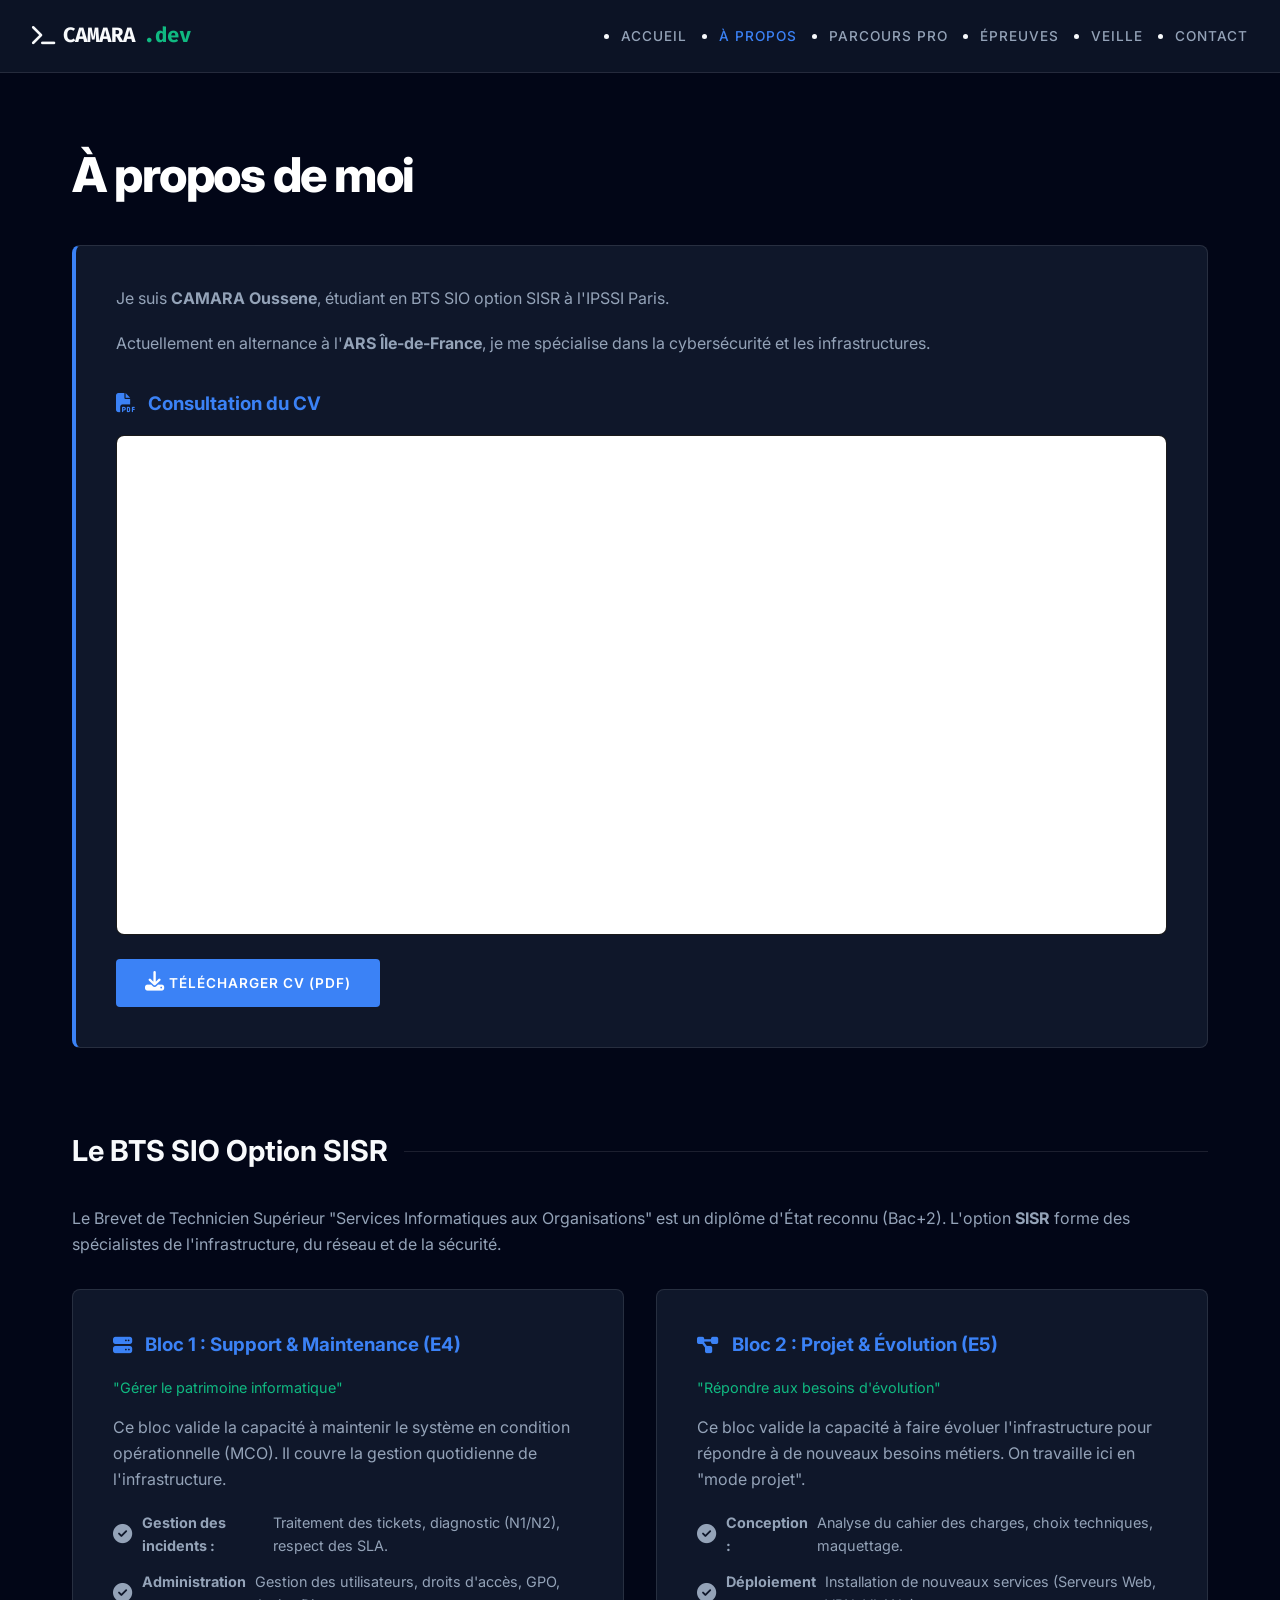
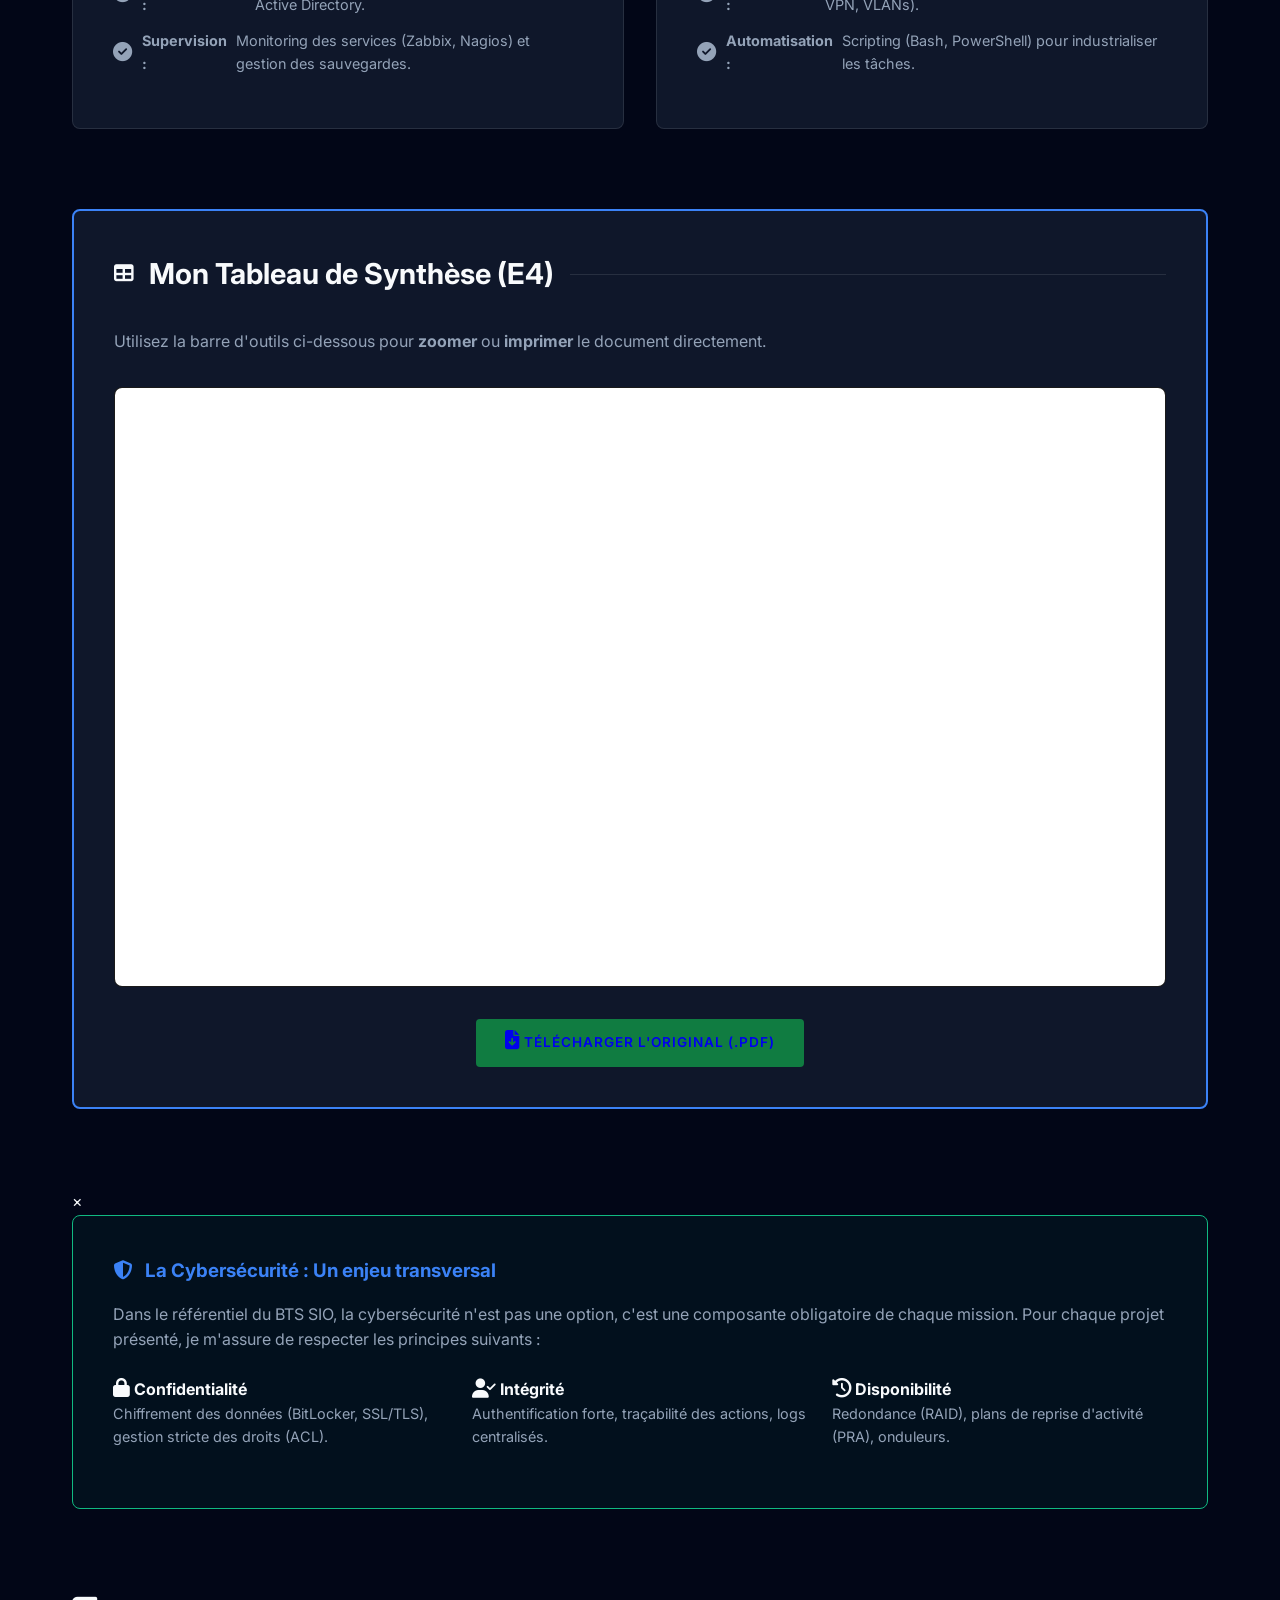
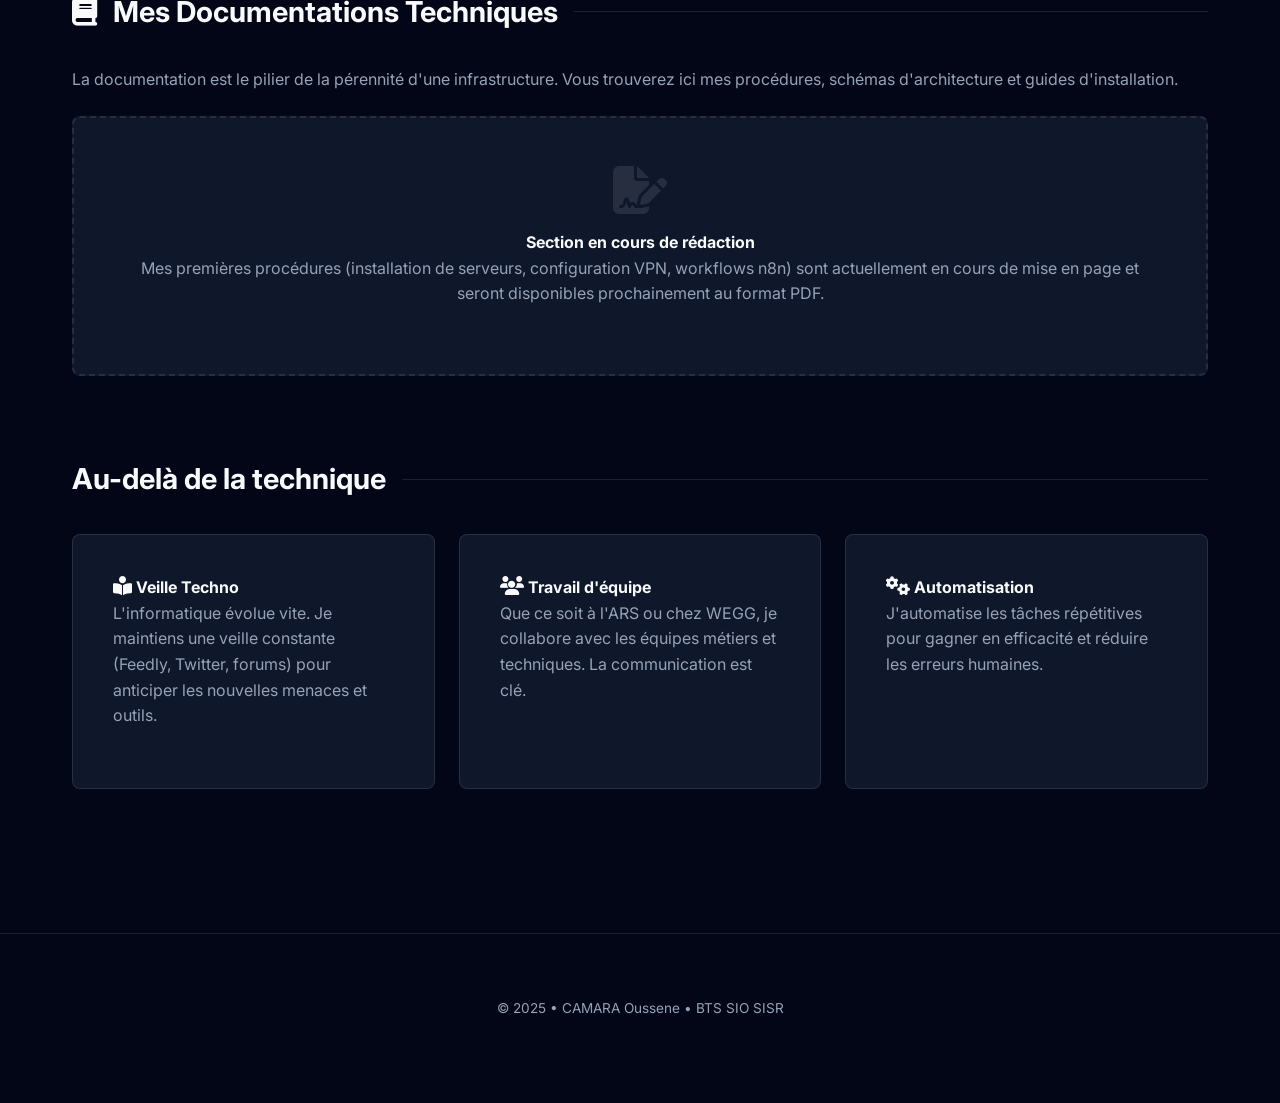
==== commit 868a2ee2: "ajout de l'iframe" ====
--- a/about.html
+++ b/about.html
@@ -39,10 +39,10 @@
         
         <h3 style="margin-top: 2rem;"><i class="fas fa-file-pdf"></i> Consultation du CV</h3>
         <div class="viewer-wrapper" style="height: 500px; margin-top: 1rem;">
-            <iframe src="assets/viewerjs/index.html#../CV/camara-oussene-cv-8.pdf" width="100%" height="100%"></iframe>
+            <iframe src="assets/CV/CAMARA-Oussene-cv-8.pdf" width="100%" height="100%"></iframe>
         </div>
         <div style="margin-top: 1.5rem;">
-            <a href="assets/CV/camara-oussene-cv-8.pdf" download class="btn btn-primary">
+            <a href="assets/CV/CAMARA-Oussene-cv-8.pdf" download class="btn btn-primary">
                 <i class="fas fa-download"></i> Télécharger CV (PDF)
             </a>
         </div>
@@ -85,7 +85,7 @@
         
         <div class="viewer-wrapper" style="margin: 2rem 0; height: 600px; border-radius: 8px; overflow: hidden; border: 1px solid var(--border);">
             <iframe 
-                src="assets/viewerjs/index.html#../CV/Tableau_de_synthese_.pdf" 
+                src="assets/CV/Tableau_de_synthese_Ouss.pdf" 
                 width="100%" 
                 height="100%" 
                 allowfullscreen>
@@ -93,7 +93,7 @@
         </div>
 
         <div style="text-align: center;">
-            <a href="assets/CV/Tableau_de_synthese_.pdf" download class="btn" style="background: #107c41; border-color: #107c41;">
+            <a href="assets/CV/Tableau_de_synthese_Ouss.pdf" download class="btn" style="background: #107c41; border-color: #107c41;">
                 <i class="fas fa-file-download"></i> Télécharger l'original (.pdf)
             </a>
         </div>
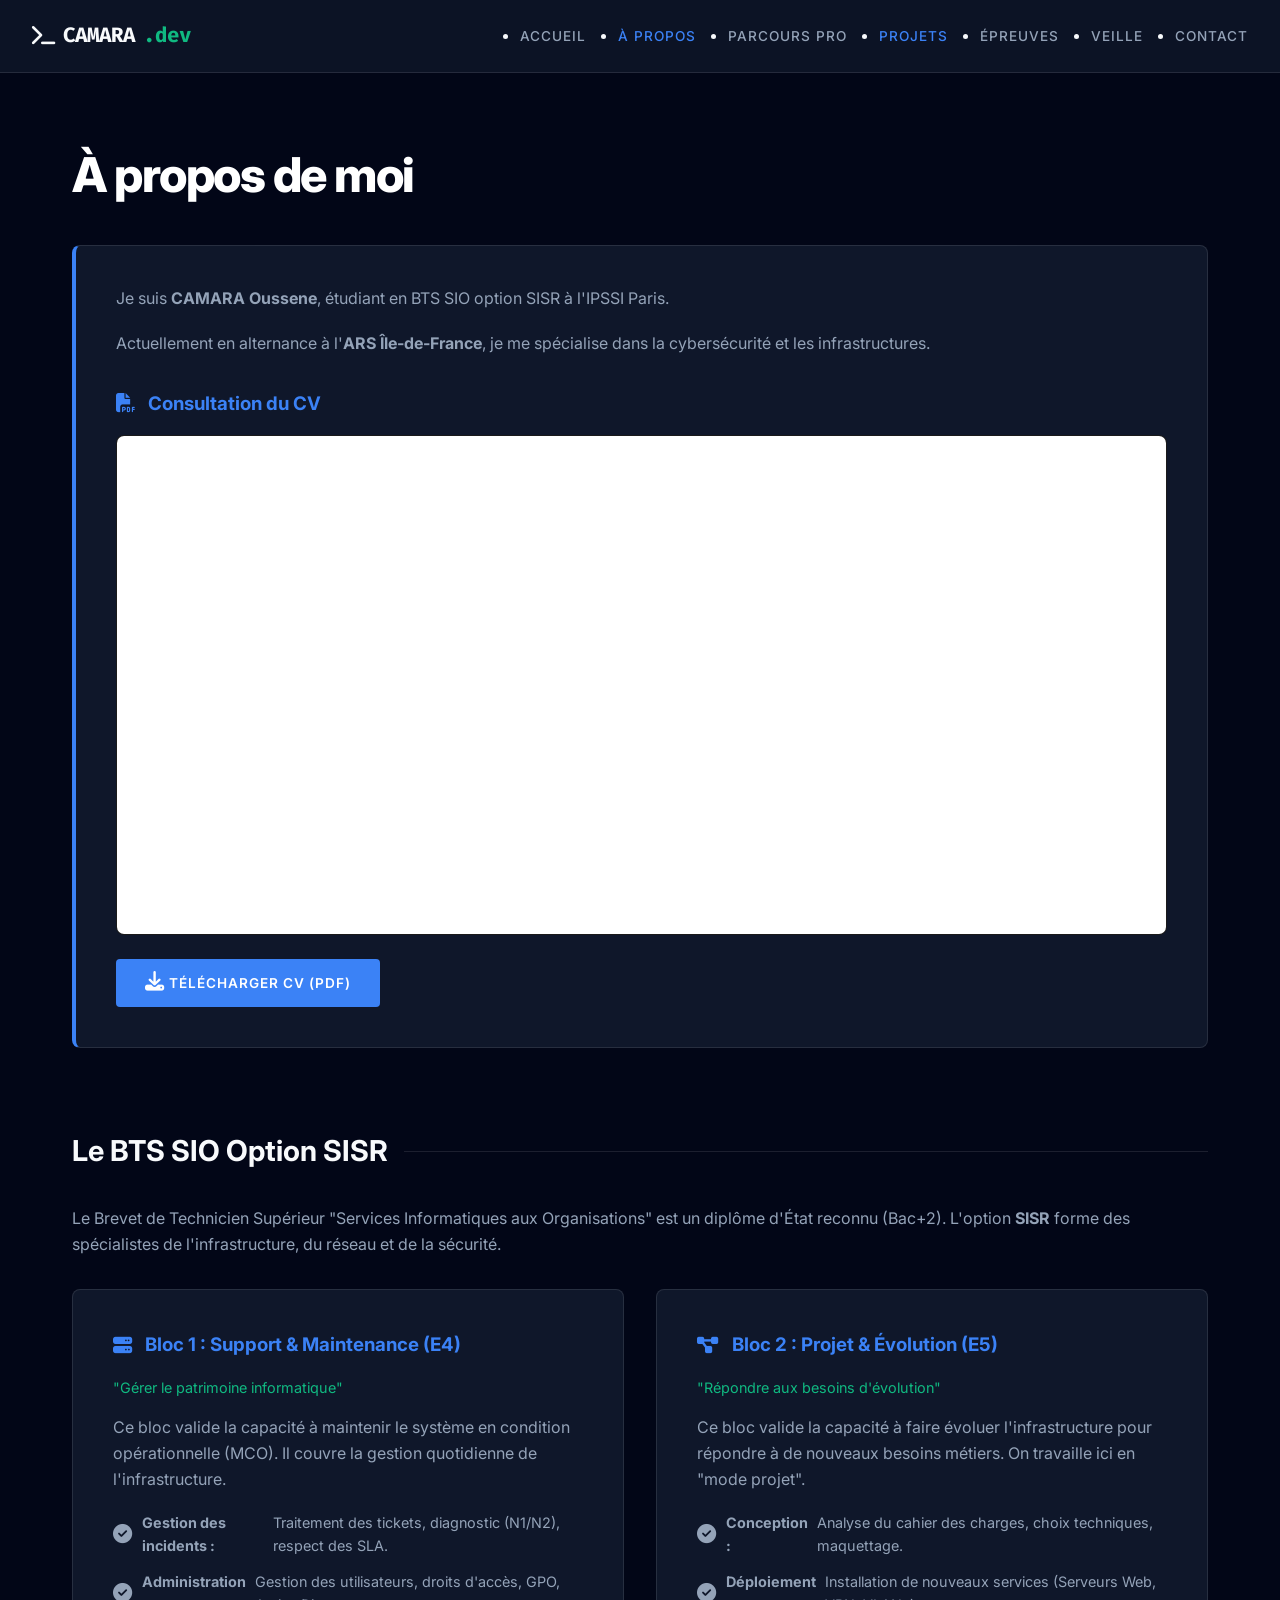
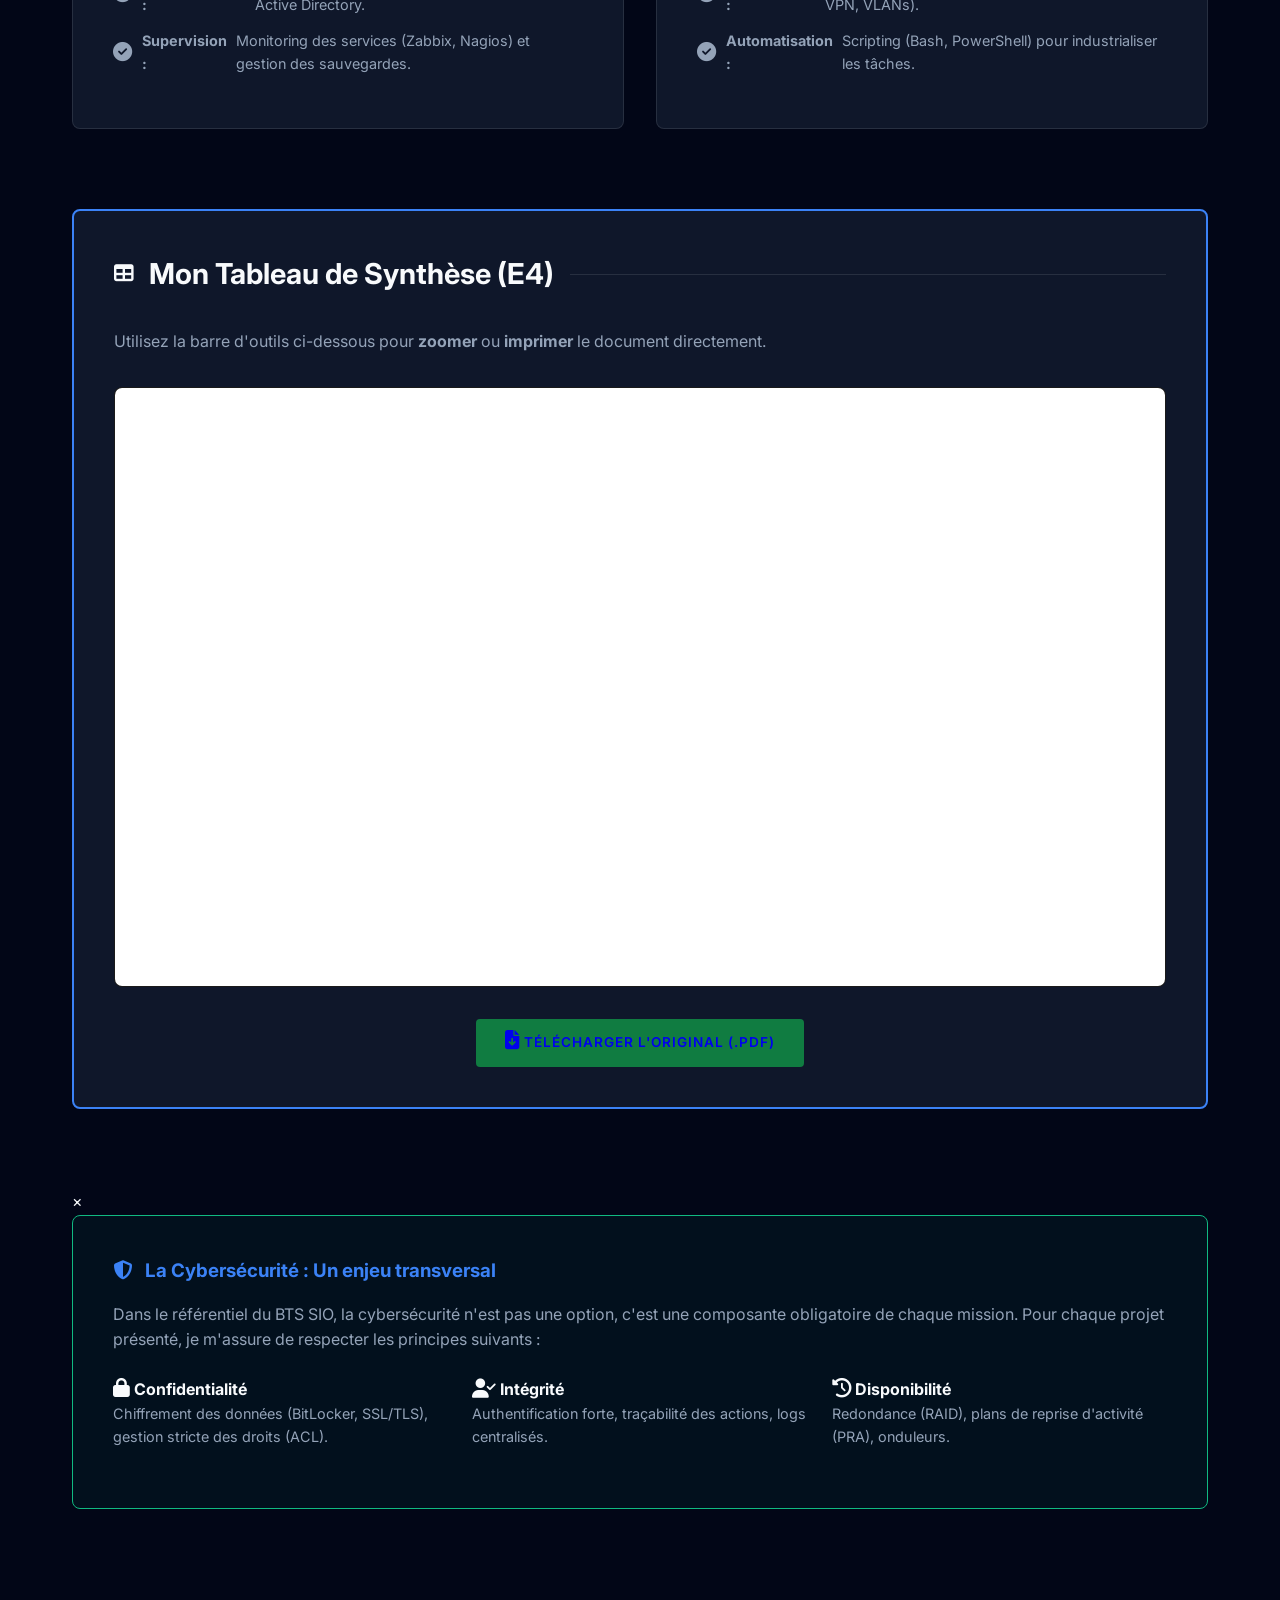
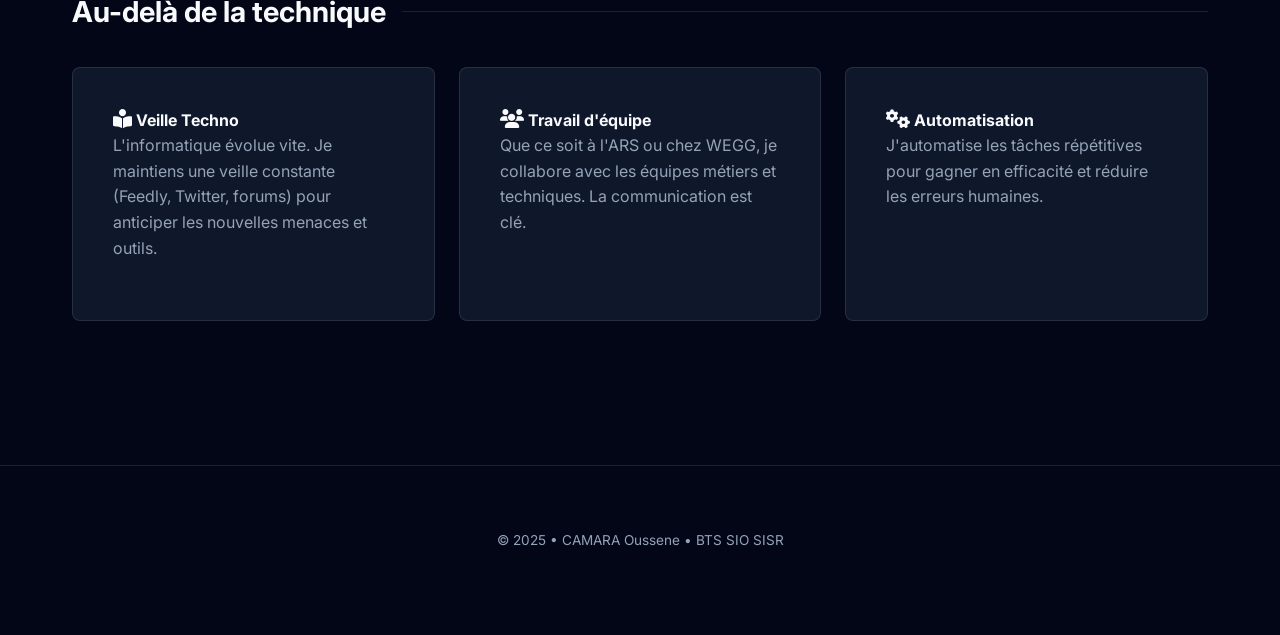
==== commit 1e0c4cef: "tiens amélioration" ====
--- a/about.html
+++ b/about.html
@@ -19,15 +19,16 @@
         </div>
 
         <nav>
-            <ul class="nav-links">
-                <li><a href="index.html">Accueil</a></li>
-                <li><a href="about.html">À propos</a></li>
-                <li><a href="Entreprise.html">Parcours Pro</a></li>
-                <li><a href="epreuve.html">Épreuves</a></li>
-                <li><a href="veille.html">Veille</a></li>
-                <li><a href="contact.html">Contact</a></li>
-            </ul>
-        </nav>
+                <ul class="nav-links">
+                    <li><a href="index.html">Accueil</a></li>
+                    <li><a href="about.html">À propos</a></li>
+                    <li><a href="Entreprise.html">Parcours Pro</a></li>
+                    <li><a href="projet.html" class="active">Projets</a></li>
+                    <li><a href="epreuve.html">Épreuves</a></li>
+                    <li><a href="veille.html">Veille</a></li>
+                    <li><a href="contact.html">Contact</a></li>
+                </ul>
+            </nav>
     </div>
 </header>
     <main>
@@ -85,7 +86,7 @@
         
         <div class="viewer-wrapper" style="margin: 2rem 0; height: 600px; border-radius: 8px; overflow: hidden; border: 1px solid var(--border);">
             <iframe 
-                src="assets/CV/Tableau_de_synthese_Ouss.pdf" 
+                src="assets/CV/8-1 - BTS SIO - 2025 - Annexe 8-1 - Epreuve E5 - Tableau de synthese-OusseneCamaraCorriger.pdf" 
                 width="100%" 
                 height="100%" 
                 allowfullscreen>
@@ -93,7 +94,7 @@
         </div>
 
         <div style="text-align: center;">
-            <a href="assets/CV/Tableau_de_synthese_Ouss.pdf" download class="btn" style="background: #107c41; border-color: #107c41;">
+            <a href="assets/CV/8-1 - BTS SIO - 2025 - Annexe 8-1 - Epreuve E5 - Tableau de synthese-OusseneCamaraCorriger.pdf" download class="btn" style="background: #107c41; border-color: #107c41;">
                 <i class="fas fa-file-download"></i> Télécharger l'original (.pdf)
             </a>
         </div>
@@ -126,20 +127,6 @@
             </div>
         </section>
 
-        <section id="documentation">
-            <h2><i class="fas fa-book"></i> Mes Documentations Techniques</h2>
-            <p style="margin-bottom: 1.5rem;">La documentation est le pilier de la pérennité d'une infrastructure. Vous trouverez ici mes procédures, schémas d'architecture et guides d'installation.</p>
-            
-            <div class="grid-3">
-                <div class="card" style="grid-column: 1 / -1; text-align: center; border: 2px dashed var(--border); padding: 3rem;">
-                    <i class="fas fa-file-signature" style="font-size: 3rem; color: var(--border); margin-bottom: 1rem;"></i>
-                    <h4>Section en cours de rédaction</h4>
-                    <p style="color: var(--text-muted);">Mes premières procédures (installation de serveurs, configuration VPN, workflows n8n) sont actuellement en cours de mise en page et seront disponibles prochainement au format PDF.</p>
-                </div>
-
-                </div>
-        </section>
-
         <section>
             <h2>Au-delà de la technique</h2>
             <div class="grid-3">
